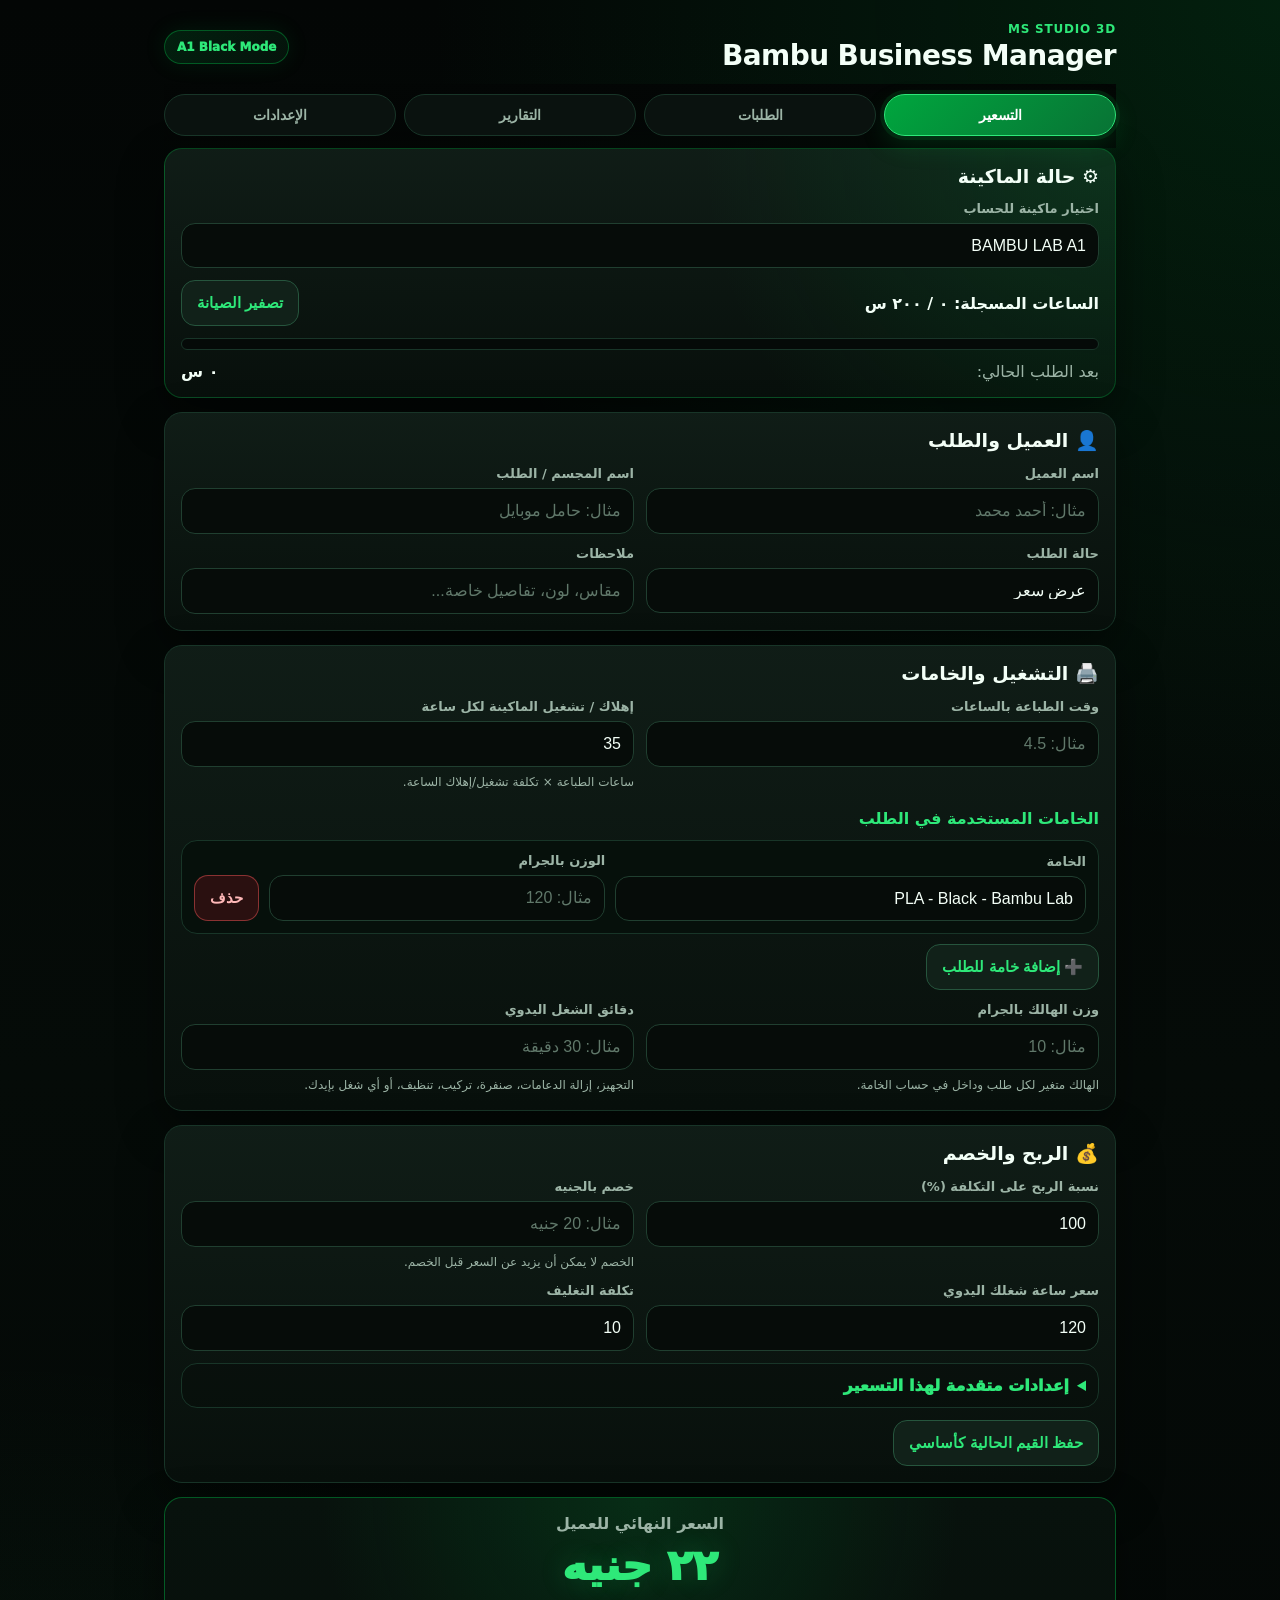
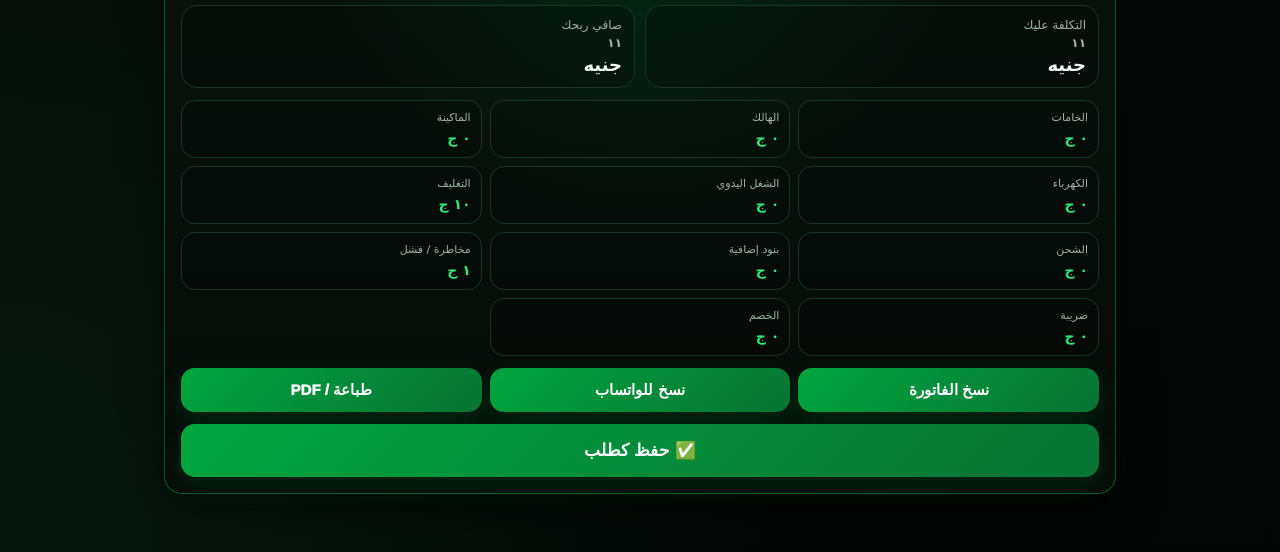
==== app/src/main/assets/index.html @ 67039342 "Update index.html" ====
<!DOCTYPE html>
<html lang="ar" dir="rtl">
<head>
    <meta charset="UTF-8">
    <meta name="viewport" content="width=device-width, initial-scale=1.0">
    <title>Bambu Business Manager</title>
    <link rel="stylesheet" href="css/app.css">
</head>

<body>
<div class="app">

    <div class="brand-bar">
        <div>
            <div class="brand-kicker">MS Studio 3D</div>
            <h1>Bambu Business Manager</h1>
        </div>
        <div class="brand-pill">A1 Black Mode</div>
    </div>

    <div class="top-tabs">
        <button class="tab-btn active" onclick="showPage('calc')">التسعير</button>
        <button class="tab-btn" onclick="showPage('orders')">الطلبات</button>
        <button class="tab-btn" onclick="showPage('reports')">التقارير</button>
        <button class="tab-btn" onclick="showPage('settings')">الإعدادات</button>
    </div>

    <section id="page-calc" class="page active">

        <div class="card soft">
            <h2>⚙️ حالة الماكينة</h2>

            <div class="machine-status">
                <div class="field">
                    <label>اختيار ماكينة للحساب</label>
                    <select id="machineSelect" onchange="onMachineChanged()"></select>
                </div>

                <div class="status-line">
                    <strong id="machineHoursText">الساعات المسجلة: 0 / 200 س</strong>
                    <button class="secondary" onclick="resetSelectedMachineHours()">تصفير الصيانة</button>
                </div>

                <div class="progress"><span id="maintenanceProgress"></span></div>

                <div class="status-line">
                    <span>بعد الطلب الحالي:</span>
                    <strong id="afterOrderHours">0.0 س</strong>
                </div>
            </div>
        </div>

        <div class="card">
            <h2>👤 العميل والطلب</h2>

            <div class="grid">
                <div class="field">
                    <label>اسم العميل</label>
                    <input id="clientName" type="text" placeholder="مثال: أحمد محمد" oninput="calculate()">
                </div>

                <div class="field">
                    <label>اسم المجسم / الطلب</label>
                    <input id="modelName" type="text" placeholder="مثال: حامل موبايل" oninput="calculate()">
                </div>

                <div class="field">
                    <label>حالة الطلب</label>
                    <select id="orderStatus" onchange="calculate()">
                        <option value="عرض سعر">عرض سعر</option>
                        <option value="مؤكد">مؤكد</option>
                        <option value="قيد الطباعة">قيد الطباعة</option>
                        <option value="جاهز">جاهز</option>
                        <option value="تم التسليم">تم التسليم</option>
                        <option value="ملغي">ملغي</option>
                    </select>
                </div>

                <div class="field">
                    <label>ملاحظات</label>
                    <input id="orderNotes" type="text" placeholder="مقاس، لون، تفاصيل خاصة..." oninput="calculate()">
                </div>
            </div>
        </div>

        <div class="card">
            <h2>🖨️ التشغيل والخامات</h2>

            <div class="grid">
                <div class="field">
                    <label>وقت الطباعة بالساعات</label>
                    <input id="printHours" type="text" inputmode="decimal" placeholder="مثال: 4.5" oninput="calculate()">
                </div>

                <div class="field">
                    <label>إهلاك / تشغيل الماكينة لكل ساعة</label>
                    <input id="machineRate" type="text" inputmode="decimal" placeholder="مثال: 35 جنيه" oninput="calculate()">
                    <div class="muted">ساعات الطباعة × تكلفة تشغيل/إهلاك الساعة.</div>
                </div>
            </div>

            <div style="height:12px"></div>

            <h3>الخامات المستخدمة في الطلب</h3>
            <div id="orderMaterials"></div>

            <button id="addOrderMaterialBtn" class="secondary" onclick="addOrderMaterialRow()">➕ إضافة خامة للطلب</button>

            <div style="height:12px"></div>

            <div class="grid">
                <div class="field">
                    <label>وزن الهالك بالجرام</label>
                    <input id="wasteWeight" type="text" inputmode="decimal" placeholder="مثال: 10" oninput="calculate()">
                    <div class="muted">الهالك متغير لكل طلب وداخل في حساب الخامة.</div>
                </div>

                <div class="field">
                    <label>دقائق الشغل اليدوي</label>
                    <input id="manualMinutes" type="text" inputmode="decimal" placeholder="مثال: 30 دقيقة" oninput="calculate()">
                    <div class="muted">التجهيز، إزالة الدعامات، صنفرة، تركيب، تنظيف، أو أي شغل بإيدك.</div>
                </div>
            </div>
        </div>

        <div class="card">
            <h2>💰 الربح والخصم</h2>

            <div class="grid">
                <div class="field">
                    <label>نسبة الربح على التكلفة (%)</label>
                    <input id="profitPercent" type="text" inputmode="decimal" placeholder="مثال: 100" oninput="calculate()">
                </div>

                <div class="field">
                    <label>خصم بالجنيه</label>
                    <input id="discount" type="text" inputmode="decimal" placeholder="مثال: 20 جنيه" oninput="calculate()">
                    <div class="muted">الخصم لا يمكن أن يزيد عن السعر قبل الخصم.</div>
                </div>

                <div class="field">
                    <label>سعر ساعة شغلك اليدوي</label>
                    <input id="manualRate" type="text" inputmode="decimal" placeholder="مثال: 120 جنيه" oninput="calculate()">
                </div>

                <div class="field">
                    <label>تكلفة التغليف</label>
                    <input id="packagingCost" type="text" inputmode="decimal" placeholder="مثال: 10 جنيه" oninput="calculate()">
                </div>
            </div>

            <div style="height:12px"></div>

            <details class="advanced-box">
                <summary>إعدادات متقدمة لهذا التسعير</summary>

                <div class="grid" style="margin-top:12px">
                    <div class="field">
                        <label>تكلفة الكهرباء لكل ساعة</label>
                        <input id="electricityCostPerHour" type="text" inputmode="decimal" placeholder="مثال: 3" oninput="calculate()">
                    </div>

                    <div class="field">
                        <label>نسبة الفشل / المخاطرة (%)</label>
                        <input id="failurePercent" type="text" inputmode="decimal" placeholder="مثال: 10" oninput="calculate()">
                    </div>

                    <div class="field">
                        <label>تكلفة الشحن</label>
                        <input id="shippingCost" type="text" inputmode="decimal" placeholder="مثال: 0" oninput="calculate()">
                    </div>

                    <div class="field">
                        <label>الضريبة (%)</label>
                        <input id="taxPercent" type="text" inputmode="decimal" placeholder="مثال: 0" oninput="calculate()">
                    </div>

                    <div class="field">
                        <label>الحد الأدنى للطلب</label>
                        <input id="minimumOrderPrice" type="text" inputmode="decimal" placeholder="مثال: 50" oninput="calculate()">
                    </div>

                    <div class="field">
                        <label>تقريب السعر لأقرب</label>
                        <input id="roundingStep" type="text" inputmode="decimal" placeholder="5" oninput="calculate()">
                    </div>
                </div>
            </details>

            <div style="height:12px"></div>
            <button class="secondary" onclick="saveGeneralFromCalculator()">حفظ القيم الحالية كأساسي</button>
        </div>

        <div class="result-card">
            <div class="result-title">السعر النهائي للعميل</div>
            <div class="final-price"><span id="finalPrice">0</span> جنيه</div>

            <div class="result-mini">
                <div>
                    <span>التكلفة عليك</span>
                    <strong><span id="totalCost">0</span> جنيه</strong>
                </div>

                <div>
                    <span>صافي ربحك</span>
                    <strong><span id="netProfit">0</span> جنيه</strong>
                </div>
            </div>

            <div class="breakdown" id="priceBreakdown"></div>

            <div class="btn-row">
                <button onclick="copyInvoice()">نسخ الفاتورة</button>
                <button onclick="sendWhatsApp()">نسخ للواتساب</button>
                <button onclick="printInvoice()">طباعة / PDF</button>
            </div>

            <button class="confirm-btn" onclick="confirmSale()">✅ حفظ كطلب</button>
        </div>
    </section>

    <section id="page-orders" class="page">
        <h1>الطلبات</h1>

        <div class="stats">
            <div class="stat">
                <small>إجمالي الطلبات</small>
                <strong id="statOrdersCount">0</strong>
            </div>

            <div class="stat">
                <small>إجمالي المبيعات</small>
                <strong id="statSales">0 جنيه</strong>
            </div>

            <div class="stat">
                <small>إجمالي الأرباح</small>
                <strong id="statProfit">0 جنيه</strong>
            </div>

            <div class="stat">
                <small>ساعات العمل</small>
                <strong id="statHours">0 س</strong>
            </div>
        </div>

        <div class="card" style="margin-top:14px">
            <h2>فلترة الطلبات</h2>

            <div class="grid">
                <div class="field">
                    <label>بحث</label>
                    <input id="ordersSearch" type="text" placeholder="اسم عميل أو مجسم..." oninput="loadSales()">
                </div>

                <div class="field">
                    <label>الحالة</label>
                    <select id="ordersStatusFilter" onchange="loadSales()">
                        <option value="">كل الحالات</option>
                        <option value="عرض سعر">عرض سعر</option>
                        <option value="مؤكد">مؤكد</option>
                        <option value="قيد الطباعة">قيد الطباعة</option>
                        <option value="جاهز">جاهز</option>
                        <option value="تم التسليم">تم التسليم</option>
                        <option value="ملغي">ملغي</option>
                    </select>
                </div>
            </div>
        </div>

        <div class="card">
            <h2>سجل الطلبات</h2>

            <div class="btn-row" style="margin-bottom:12px">
                <button class="secondary" onclick="loadSales()">تحديث</button>
                <button class="secondary" onclick="exportCSV()">تصدير CSV / Excel</button>
                <button class="danger" onclick="clearSales()">مسح كل الطلبات</button>
            </div>

            <div id="salesList" class="sales-list">
                <div class="empty-note">لا توجد طلبات مسجلة.</div>
            </div>
        </div>
    </section>

    <section id="page-reports" class="page">
        <h1>التقارير</h1>

        <div class="stats">
            <div class="stat">
                <small>استهلاك الخامات</small>
                <strong id="statWeight">0 كجم</strong>
            </div>

            <div class="stat">
                <small>متوسط ربح / طلب</small>
                <strong id="statAvgProfit">0 جنيه</strong>
            </div>

            <div class="stat">
                <small>متوسط ربح / ساعة</small>
                <strong id="statProfitPerHour">0 جنيه</strong>
            </div>

            <div class="stat">
                <small>أفضل حالة</small>
                <strong id="statTopStatus">-</strong>
            </div>
        </div>

        <div class="card" style="margin-top:14px">
            <h2>ملخص سريع</h2>
            <div id="reportsSummary" class="report-list">
                <div class="empty-note">لا توجد بيانات كافية للتقارير.</div>
            </div>
        </div>

        <div class="card">
            <h2>استهلاك الخامات</h2>
            <div id="materialsReport" class="report-list">
                <div class="empty-note">لا توجد بيانات.</div>
            </div>
        </div>
    </section>

    <section id="page-settings" class="page">
        <h1>الإعدادات</h1>

        <div class="card">
            <h2>إعدادات التسعير الأساسية</h2>

            <div class="grid-3">
                <div class="field">
                    <label>نسبة الربح الافتراضية (%)</label>
                    <input id="setProfitPercent" type="text" inputmode="decimal" placeholder="مثال: 100">
                </div>

                <div class="field">
                    <label>سعر ساعة الشغل اليدوي</label>
                    <input id="setManualRate" type="text" inputmode="decimal" placeholder="مثال: 120">
                </div>

                <div class="field">
                    <label>تكلفة التغليف</label>
                    <input id="setPackagingCost" type="text" inputmode="decimal" placeholder="مثال: 10">
                </div>

                <div class="field">
                    <label>تكلفة الكهرباء لكل ساعة</label>
                    <input id="setElectricityCostPerHour" type="text" inputmode="decimal" placeholder="مثال: 3">
                </div>

                <div class="field">
                    <label>نسبة الفشل / المخاطرة (%)</label>
                    <input id="setFailurePercent" type="text" inputmode="decimal" placeholder="مثال: 10">
                </div>

                <div class="field">
                    <label>تكلفة الشحن الافتراضية</label>
                    <input id="setShippingCost" type="text" inputmode="decimal" placeholder="مثال: 0">
                </div>

                <div class="field">
                    <label>الضريبة (%)</label>
                    <input id="setTaxPercent" type="text" inputmode="decimal" placeholder="مثال: 0">
                </div>

                <div class="field">
                    <label>الحد الأدنى للطلب</label>
                    <input id="setMinimumOrderPrice" type="text" inputmode="decimal" placeholder="مثال: 50">
                </div>

                <div class="field">
                    <label>تقريب السعر لأقرب</label>
                    <input id="setRoundingStep" type="text" inputmode="decimal" placeholder="5">
                </div>
            </div>

            <div style="height:12px"></div>
            <button onclick="saveGeneralSettings()">حفظ إعدادات التسعير</button>
        </div>

        <div class="card">
            <h2>إدارة الماكينات</h2>

            <div class="hint-box" id="printerEditHint" style="display:none">
                وضع تعديل ماكينة شغال. عدّل البيانات واضغط حفظ تعديل الماكينة أو إلغاء التعديل.
            </div>

            <div class="grid">
                <div class="field">
                    <label>اسم الماكينة</label>
                    <input id="printerName" type="text" placeholder="مثال: BAMBU LAB A1">
                </div>

                <div class="field">
                    <label>سعر ساعة التشغيل / الإهلاك</label>
                    <input id="printerRate" type="text" inputmode="decimal" placeholder="مثال: 35 جنيه">
                </div>

                <div class="field">
                    <label>حد الصيانة بالساعات</label>
                    <input id="printerMaintenanceLimit" type="text" inputmode="decimal" placeholder="مثال: 200">
                </div>

                <div class="field">
                    <label>الساعات الحالية</label>
                    <input id="printerCurrentHours" type="text" inputmode="decimal" placeholder="0">
                </div>
            </div>

            <div style="height:12px"></div>

            <div class="btn-row">
                <button id="printerSaveBtn" onclick="savePrinter()">إضافة ماكينة</button>
                <button id="printerCancelBtn" class="secondary" onclick="cancelPrinterEdit()" style="display:none">إلغاء التعديل</button>
            </div>

            <div style="height:12px"></div>
            <div id="printersList"></div>
        </div>

        <div class="card">
            <h2>إدارة الخامات</h2>

            <div class="hint-box" id="materialEditHint" style="display:none">
                وضع تعديل خامة شغال. عدّل البيانات واضغط حفظ تعديل الخامة أو إلغاء التعديل.
            </div>

            <div class="grid">
                <div class="field">
                    <label>اسم / نوع الخامة</label>
                    <input id="matName" type="text" placeholder="مثال: PLA">
                </div>

                <div class="field">
                    <label>اللون</label>
                    <input id="matColor" type="text" placeholder="مثال: أسود">
                </div>

                <div class="field">
                    <label>الشركة</label>
                    <input id="matBrand" type="text" placeholder="مثال: Bambu Lab">
                </div>

                <div class="field">
                    <label>السعر لكل كجم / 1000 جرام</label>
                    <input id="matKgPrice" type="text" inputmode="decimal" placeholder="مثال: 1000 جنيه">
                </div>
            </div>

            <div style="height:12px"></div>

            <div class="btn-row">
                <button id="materialSaveBtn" onclick="saveMaterial()">إضافة خامة</button>
                <button id="materialCancelBtn" class="secondary" onclick="cancelMaterialEdit()" style="display:none">إلغاء التعديل</button>
            </div>

            <div style="height:12px"></div>
            <div id="materialsList"></div>
        </div>
    </section>
</div>

<div id="invoicePrintArea"></div>
<div id="toast" class="toast"></div>

<script src="js/app.js"></script>
</body>
</html>
---- app/src/main/assets/css/app.css ----
:root {
    --bg: #030605;
    --bg-2: #07100c;

    --card: #0b1410;
    --card-soft: #101d17;

    --border: #183528;
    --border-2: #214433;
    --border-strong: #00a63e;

    --green: #00a63e;
    --green-2: #2ee879;
    --green-3: #7dffad;
    --green-dark: #087335;
    --green-soft: rgba(0, 166, 62, 0.14);
    --green-glow: rgba(46, 232, 121, 0.20);

    --text: #f3fff7;
    --text-soft: #d8f5e2;
    --muted: #9cb4a6;

    --danger: #ff5b5b;
    --danger-bg: #2a1010;

    --warning: #ffd166;

    --shadow: 0 18px 46px rgba(0, 0, 0, 0.42);
    --radius: 18px;
}

* {
    box-sizing: border-box;
    -webkit-tap-highlight-color: transparent;
}

html {
    background: var(--bg);
}

body {
    margin: 0;
    min-height: 100vh;
    font-family: system-ui, -apple-system, BlinkMacSystemFont, "Segoe UI", Tahoma, Arial, sans-serif;
    color: var(--text);
    background:
        radial-gradient(circle at top right, rgba(0, 166, 62, 0.16), transparent 34%),
        radial-gradient(circle at bottom left, rgba(46, 232, 121, 0.08), transparent 32%),
        linear-gradient(180deg, #030605 0%, #050b08 50%, #030605 100%);
}

.app {
    width: 100%;
    max-width: 980px;
    margin: 0 auto;
    padding: 14px;
    padding-bottom: 44px;
}

.brand-bar {
    display: flex;
    align-items: center;
    justify-content: space-between;
    gap: 12px;
    margin: 8px 0 12px;
}

.brand-bar h1 {
    margin: 4px 0 0;
    font-size: 28px;
    line-height: 1.15;
    letter-spacing: -0.6px;
}

.brand-kicker {
    color: var(--green-2);
    font-size: 12px;
    font-weight: 900;
    letter-spacing: 0.8px;
    text-transform: uppercase;
}

.brand-pill {
    border: 1px solid rgba(0, 166, 62, 0.45);
    background: linear-gradient(135deg, rgba(0, 166, 62, 0.16), rgba(46, 232, 121, 0.06));
    color: var(--green-2);
    border-radius: 999px;
    padding: 9px 12px;
    font-size: 12px;
    font-weight: 1000;
    white-space: nowrap;
    box-shadow: 0 0 22px rgba(0, 166, 62, 0.12);
}

h1 {
    margin: 18px 0 14px;
    font-size: 28px;
    line-height: 1.2;
    letter-spacing: -0.5px;
}

h2 {
    margin: 0 0 14px;
    font-size: 19px;
    color: var(--text);
}

h3 {
    margin: 6px 0 12px;
    font-size: 16px;
    color: var(--green-2);
}

.top-tabs {
    position: sticky;
    top: 0;
    z-index: 30;
    display: grid;
    grid-template-columns: repeat(4, 1fr);
    gap: 8px;
    padding: 10px 0 12px;
    background: linear-gradient(to bottom, rgba(3, 6, 5, 0.98), rgba(3, 6, 5, 0.78));
    backdrop-filter: blur(12px);
}

.tab-btn {
    border: 1px solid var(--border);
    background: rgba(11, 20, 16, 0.94);
    color: var(--muted);
    border-radius: 999px;
    padding: 12px 10px;
    font-size: 14px;
    font-weight: 900;
    cursor: pointer;
    box-shadow: none;
}

.tab-btn.active {
    background: linear-gradient(135deg, var(--green), var(--green-dark));
    color: white;
    border-color: var(--green-2);
    box-shadow:
        0 0 0 4px var(--green-soft),
        0 10px 24px rgba(0, 166, 62, 0.18);
}

.page {
    display: none;
}

.page.active {
    display: block;
}

.card,
.result-card,
.stat {
    border: 1px solid var(--border);
    background:
        linear-gradient(180deg, rgba(16, 29, 23, 0.98), rgba(8, 16, 12, 0.98));
    border-radius: var(--radius);
    padding: 16px;
    margin-bottom: 14px;
    box-shadow: var(--shadow);
}

.card.soft {
    background:
        radial-gradient(circle at top right, rgba(0, 166, 62, 0.17), transparent 42%),
        linear-gradient(180deg, rgba(16, 29, 23, 0.98), rgba(8, 16, 12, 0.98));
    border-color: rgba(0, 166, 62, 0.34);
}

.grid,
.grid-3 {
    display: grid;
    grid-template-columns: 1fr;
    gap: 12px;
}

.field label {
    display: block;
    color: var(--muted);
    margin-bottom: 7px;
    font-size: 13px;
    font-weight: 900;
}

input,
select,
textarea {
    width: 100%;
    border: 1px solid #203f30;
    background: #060c09;
    color: var(--text);
    border-radius: 14px;
    padding: 13px 12px;
    outline: none;
    font-size: 16px;
}

input::placeholder,
textarea::placeholder {
    color: #60786a;
}

input:focus,
select:focus,
textarea:focus {
    border-color: var(--green);
    box-shadow: 0 0 0 4px var(--green-soft);
}

select {
    appearance: none;
}

button {
    border: 0;
    background: linear-gradient(135deg, var(--green), var(--green-dark));
    color: white;
    border-radius: 14px;
    padding: 13px 15px;
    font-size: 15px;
    font-weight: 950;
    cursor: pointer;
    box-shadow: 0 10px 24px rgba(0, 166, 62, 0.17);
}

button:active {
    transform: translateY(1px);
}

button.secondary {
    background: #112119;
    color: var(--green-2);
    border: 1px solid #26553d;
    box-shadow: none;
}

button.danger {
    background: var(--danger-bg);
    color: #ffb8b8;
    border: 1px solid rgba(255, 91, 91, 0.45);
    box-shadow: none;
}

.confirm-btn {
    width: 100%;
    margin-top: 12px;
    font-size: 17px;
    padding: 16px;
}

.btn-row {
    display: flex;
    gap: 8px;
    flex-wrap: wrap;
}

.btn-row button {
    flex: 1 1 140px;
}

.muted {
    color: var(--muted);
    font-size: 12px;
    line-height: 1.5;
    margin-top: 6px;
}

.hint-box {
    border: 1px solid rgba(0, 166, 62, 0.42);
    background: rgba(0, 166, 62, 0.10);
    color: #d9ffe7;
    border-radius: 14px;
    padding: 12px;
    margin-bottom: 12px;
    font-size: 13px;
    line-height: 1.7;
}

.machine-status {
    display: grid;
    gap: 12px;
}

.status-line {
    display: flex;
    justify-content: space-between;
    align-items: center;
    gap: 10px;
    color: var(--muted);
}

.status-line strong {
    color: var(--text);
}

.progress {
    height: 12px;
    border-radius: 999px;
    background: #050a08;
    overflow: hidden;
    border: 1px solid var(--border);
}

.progress span {
    display: block;
    width: 0;
    height: 100%;
    background: linear-gradient(90deg, var(--green), var(--green-2));
    border-radius: 999px;
    transition: width 0.2s ease;
    box-shadow: 0 0 18px var(--green-glow);
}

.result-card {
    border-color: rgba(0, 166, 62, 0.50);
    background:
        radial-gradient(circle at top, rgba(0, 166, 62, 0.18), transparent 42%),
        linear-gradient(180deg, #08120d, #050b08);
}

.result-title {
    color: var(--muted);
    font-weight: 900;
    text-align: center;
}

.final-price {
    text-align: center;
    font-size: 42px;
    line-height: 1.1;
    font-weight: 1000;
    margin: 10px 0 16px;
    color: var(--green-2);
    text-shadow: 0 0 28px rgba(46, 232, 121, 0.22);
}

.result-mini {
    display: grid;
    grid-template-columns: 1fr 1fr;
    gap: 10px;
    margin-bottom: 12px;
}

.result-mini div {
    border: 1px solid var(--border);
    background: rgba(0, 0, 0, 0.24);
    border-radius: 16px;
    padding: 12px;
}

.result-mini span {
    display: block;
    color: var(--muted);
    font-size: 12px;
    margin-bottom: 4px;
}

.result-mini strong {
    font-size: 18px;
}

.breakdown {
    display: grid;
    grid-template-columns: repeat(2, 1fr);
    gap: 8px;
    margin: 12px 0;
}

.breakdown div {
    border: 1px solid var(--border);
    background: rgba(0, 0, 0, 0.22);
    border-radius: 14px;
    padding: 10px;
}

.breakdown span {
    display: block;
    color: var(--muted);
    font-size: 11px;
    margin-bottom: 4px;
}

.breakdown strong {
    color: var(--green-2);
    font-size: 14px;
}

.stats {
    display: grid;
    grid-template-columns: repeat(2, 1fr);
    gap: 12px;
}

.stat {
    margin: 0;
    padding: 14px;
}

.stat small {
    display: block;
    color: var(--muted);
    margin-bottom: 6px;
}

.stat strong {
    color: var(--green-2);
    font-size: 18px;
}

.sales-list,
.report-list,
.extras-list {
    display: grid;
    gap: 10px;
}

.empty-note {
    color: var(--muted);
    text-align: center;
    padding: 18px;
    border: 1px dashed var(--border);
    border-radius: 16px;
    background: rgba(0, 0, 0, 0.12);
}

.item-card {
    border: 1px solid var(--border);
    background: #06100b;
    border-radius: 16px;
    padding: 13px;
}

.item-head {
    display: flex;
    justify-content: space-between;
    align-items: start;
    gap: 10px;
    margin-bottom: 8px;
}

.item-title {
    font-weight: 1000;
    color: var(--text);
}

.item-sub {
    color: var(--muted);
    font-size: 12px;
    line-height: 1.55;
    margin-top: 3px;
}

.item-price {
    color: var(--green-2);
    font-weight: 1000;
    white-space: nowrap;
}

.item-actions {
    display: flex;
    gap: 8px;
    flex-wrap: wrap;
    margin-top: 10px;
}

.item-actions button {
    padding: 9px 10px;
    border-radius: 12px;
    font-size: 13px;
}

.material-row {
    border: 1px solid var(--border);
    background: #06100b;
    border-radius: 16px;
    padding: 12px;
    margin-bottom: 10px;
    display: grid;
    grid-template-columns: 1fr;
    gap: 10px;
}

.advanced-box {
    border: 1px solid var(--border);
    background: rgba(0, 0, 0, 0.18);
    border-radius: 16px;
    padding: 12px;
}

.advanced-box summary {
    cursor: pointer;
    color: var(--green-2);
    font-weight: 1000;
}

.extra-check {
    display: flex;
    align-items: center;
    gap: 10px;
    border: 1px solid var(--border);
    background: #06100b;
    border-radius: 16px;
    padding: 12px;
    cursor: pointer;
}

.extra-check input {
    width: auto;
    transform: scale(1.25);
    accent-color: var(--green);
}

.extra-check span {
    display: flex;
    flex-direction: column;
    gap: 3px;
}

.extra-check strong {
    color: var(--text);
    font-size: 14px;
}

.extra-check small {
    color: var(--green-2);
    font-weight: 900;
}

.report-row {
    display: flex;
    align-items: center;
    justify-content: space-between;
    gap: 12px;
    border: 1px solid var(--border);
    background: #06100b;
    border-radius: 16px;
    padding: 13px;
}

.report-row span {
    color: var(--muted);
    font-weight: 800;
}

.report-row strong {
    color: var(--green-2);
    text-align: left;
}

.toast {
    position: fixed;
    right: 14px;
    left: 14px;
    bottom: 18px;
    z-index: 100;
    background: #0d1c15;
    border: 1px solid var(--green);
    color: var(--text);
    border-radius: 16px;
    padding: 13px 14px;
    box-shadow: var(--shadow);
    display: none;
    text-align: center;
    font-weight: 900;
}

.toast.show {
    display: block;
}

#invoicePrintArea {
    display: none;
}

@media (min-width: 720px) {
    .grid {
        grid-template-columns: repeat(2, 1fr);
    }

    .grid-3 {
        grid-template-columns: repeat(3, 1fr);
    }

    .stats {
        grid-template-columns: repeat(4, 1fr);
    }

    .breakdown {
        grid-template-columns: repeat(3, 1fr);
    }

    .material-row {
        grid-template-columns: 1.4fr 1fr auto;
        align-items: end;
    }
}

@media (max-width: 520px) {
    .app {
        padding: 12px;
        padding-bottom: 36px;
    }

    .top-tabs {
        grid-template-columns: repeat(2, 1fr);
    }

    .brand-bar {
        align-items: flex-start;
    }

    .brand-bar h1 {
        font-size: 24px;
    }

    .brand-pill {
        font-size: 11px;
        padding: 8px 10px;
    }

    .final-price {
        font-size: 38px;
    }

    .status-line {
        align-items: flex-start;
        flex-direction: column;
    }

    .status-line button {
        width: 100%;
    }
}

@media print {
    body {
        background: white;
        color: black;
    }

    .app,
    .toast {
        display: none !important;
    }

    #invoicePrintArea {
        display: block;
        color: black;
        padding: 20px;
        direction: rtl;
        font-family: Arial, sans-serif;
    }
}
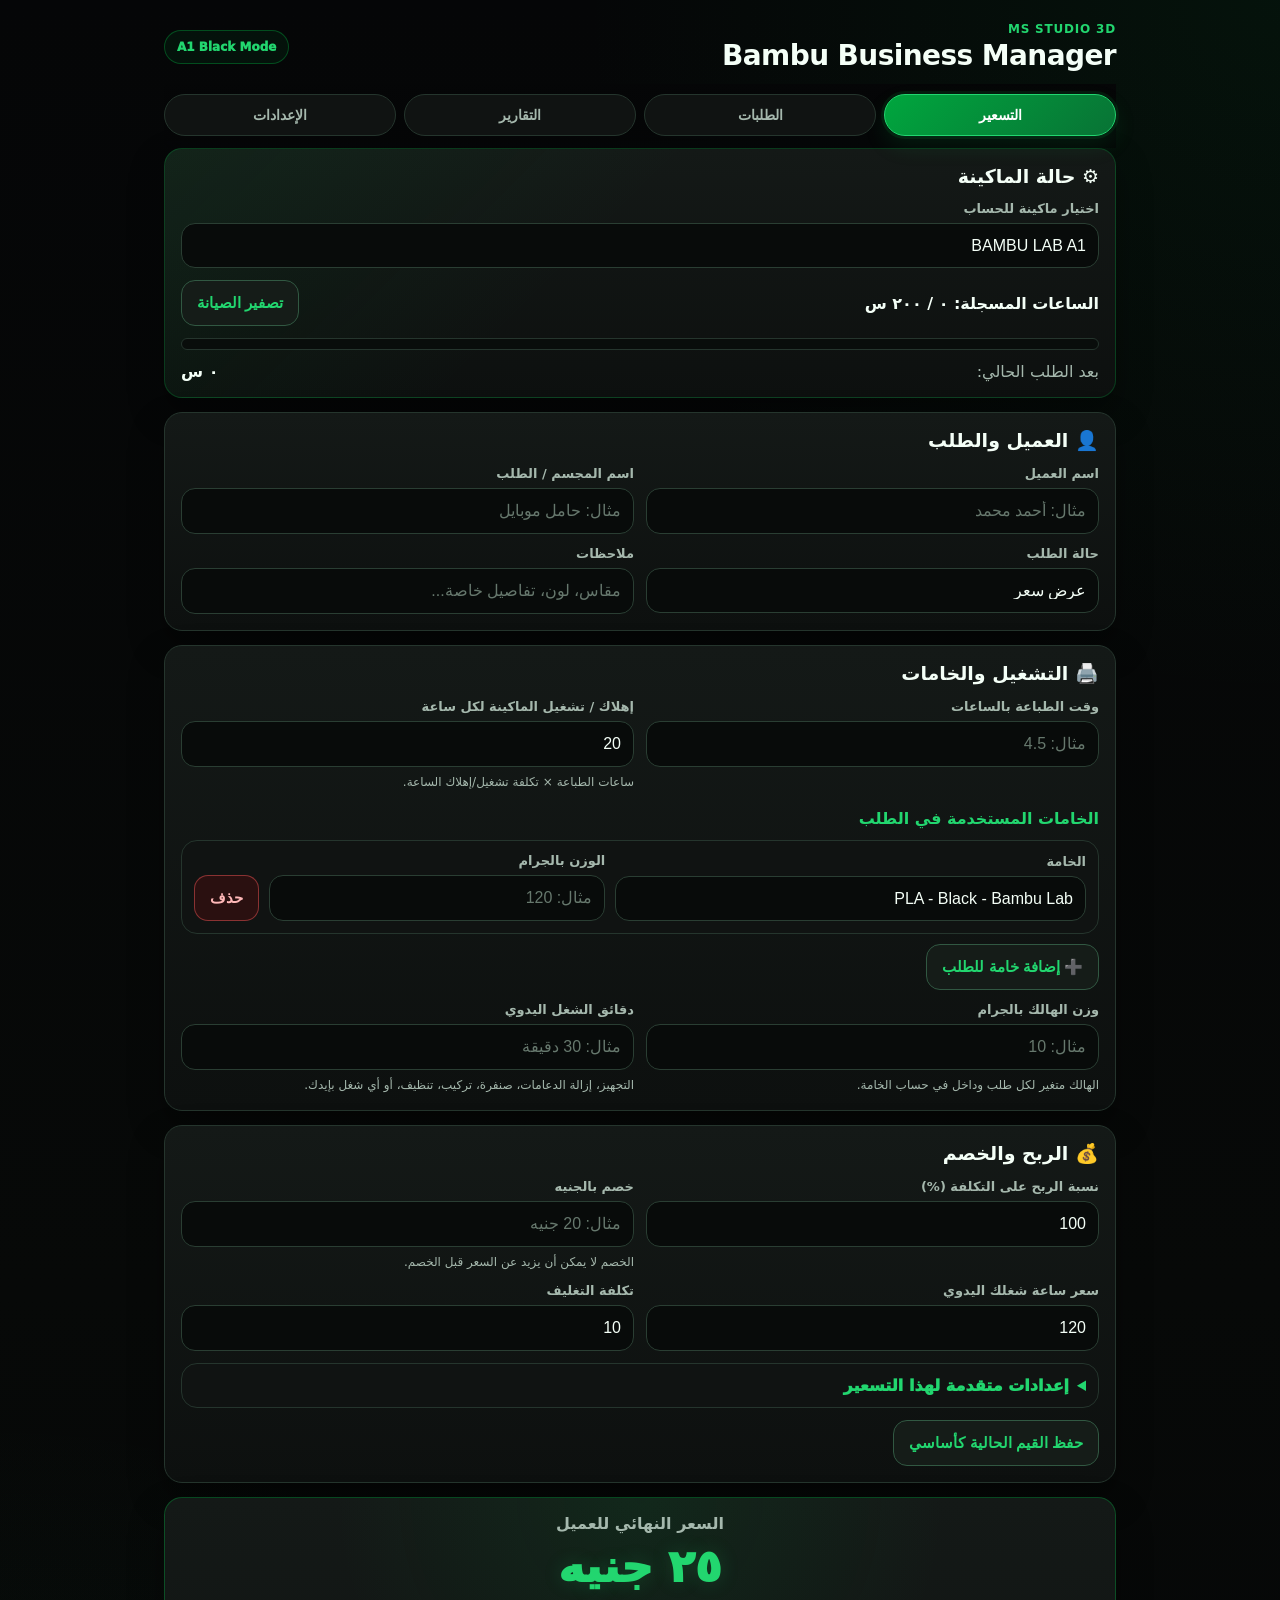
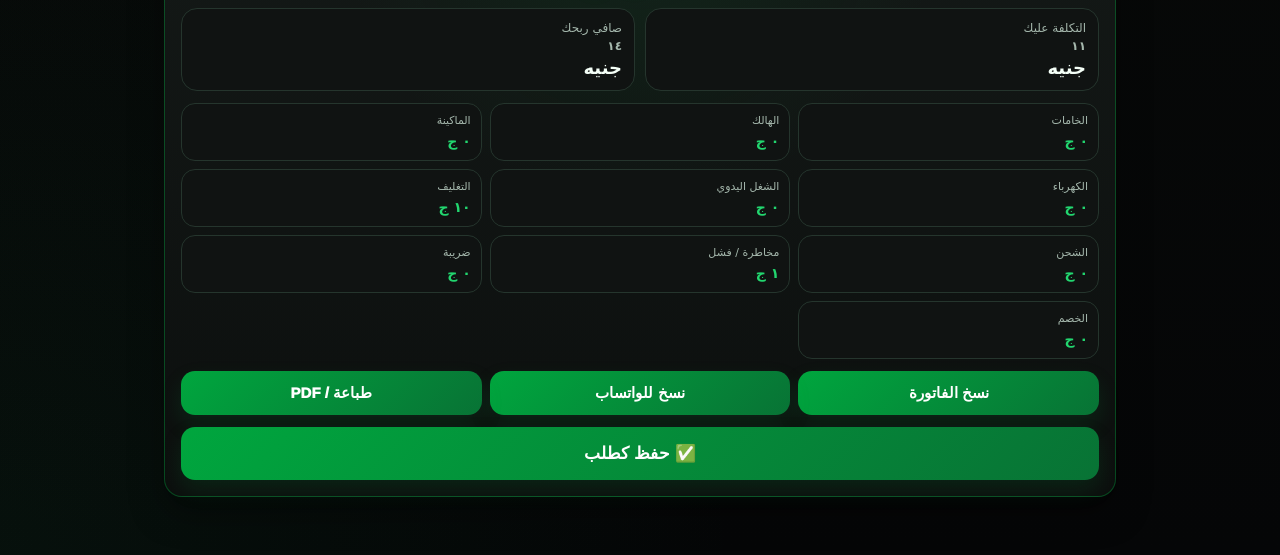
==== commit fd364cb4: "Update index.html" ====
--- a/app/src/main/assets/index.html
+++ b/app/src/main/assets/index.html
@@ -351,7 +351,7 @@
                 </div>
 
                 <div class="field">
-                    <label>نسبة الفشل / المخاطرة (%)</label>
+                    <label>المخاطر / الفشل (%)</label>
                     <input id="setFailurePercent" type="text" inputmode="decimal" placeholder="مثال: 10">
                 </div>
 
--- a/app/src/main/assets/css/app.css
+++ b/app/src/main/assets/css/app.css
@@ -1,31 +1,32 @@
 :root {
-    --bg: #030605;
-    --bg-2: #07100c;
-
-    --card: #0b1410;
-    --card-soft: #101d17;
-
-    --border: #183528;
-    --border-2: #214433;
+    --bg: #050607;
+    --bg-2: #080b0a;
+
+    --card: #101312;
+    --card-2: #141917;
+    --card-soft: #111a15;
+
+    --border: #25352d;
+    --border-2: #31483b;
     --border-strong: #00a63e;
 
     --green: #00a63e;
-    --green-2: #2ee879;
-    --green-3: #7dffad;
+    --green-2: #22d66f;
+    --green-3: #70f7a4;
     --green-dark: #087335;
-    --green-soft: rgba(0, 166, 62, 0.14);
-    --green-glow: rgba(46, 232, 121, 0.20);
-
-    --text: #f3fff7;
-    --text-soft: #d8f5e2;
-    --muted: #9cb4a6;
+    --green-soft: rgba(0, 166, 62, 0.10);
+    --green-glow: rgba(34, 214, 111, 0.18);
+
+    --text: #f4fff7;
+    --text-soft: #d9f2e1;
+    --muted: #a5b8ad;
 
     --danger: #ff5b5b;
     --danger-bg: #2a1010;
 
     --warning: #ffd166;
 
-    --shadow: 0 18px 46px rgba(0, 0, 0, 0.42);
+    --shadow: 0 16px 34px rgba(0, 0, 0, 0.34);
     --radius: 18px;
 }
 
@@ -44,9 +45,9 @@
     font-family: system-ui, -apple-system, BlinkMacSystemFont, "Segoe UI", Tahoma, Arial, sans-serif;
     color: var(--text);
     background:
-        radial-gradient(circle at top right, rgba(0, 166, 62, 0.16), transparent 34%),
-        radial-gradient(circle at bottom left, rgba(46, 232, 121, 0.08), transparent 32%),
-        linear-gradient(180deg, #030605 0%, #050b08 50%, #030605 100%);
+        radial-gradient(circle at top right, rgba(0, 166, 62, 0.08), transparent 28%),
+        radial-gradient(circle at bottom left, rgba(34, 214, 111, 0.05), transparent 30%),
+        linear-gradient(180deg, #050607 0%, #070908 60%, #050607 100%);
 }
 
 .app {
@@ -81,15 +82,14 @@
 }
 
 .brand-pill {
-    border: 1px solid rgba(0, 166, 62, 0.45);
-    background: linear-gradient(135deg, rgba(0, 166, 62, 0.16), rgba(46, 232, 121, 0.06));
+    border: 1px solid rgba(0, 166, 62, 0.40);
+    background: rgba(0, 166, 62, 0.08);
     color: var(--green-2);
     border-radius: 999px;
     padding: 9px 12px;
     font-size: 12px;
     font-weight: 1000;
     white-space: nowrap;
-    box-shadow: 0 0 22px rgba(0, 166, 62, 0.12);
 }
 
 h1 {
@@ -119,13 +119,13 @@
     grid-template-columns: repeat(4, 1fr);
     gap: 8px;
     padding: 10px 0 12px;
-    background: linear-gradient(to bottom, rgba(3, 6, 5, 0.98), rgba(3, 6, 5, 0.78));
+    background: linear-gradient(to bottom, rgba(5, 6, 7, 0.98), rgba(5, 6, 7, 0.82));
     backdrop-filter: blur(12px);
 }
 
 .tab-btn {
     border: 1px solid var(--border);
-    background: rgba(11, 20, 16, 0.94);
+    background: #101312;
     color: var(--muted);
     border-radius: 999px;
     padding: 12px 10px;
@@ -140,8 +140,8 @@
     color: white;
     border-color: var(--green-2);
     box-shadow:
-        0 0 0 4px var(--green-soft),
-        0 10px 24px rgba(0, 166, 62, 0.18);
+        0 0 0 3px rgba(0, 166, 62, 0.12),
+        0 10px 22px rgba(0, 166, 62, 0.14);
 }
 
 .page {
@@ -156,8 +156,7 @@
 .result-card,
 .stat {
     border: 1px solid var(--border);
-    background:
-        linear-gradient(180deg, rgba(16, 29, 23, 0.98), rgba(8, 16, 12, 0.98));
+    background: linear-gradient(180deg, #141917, #0d100f);
     border-radius: var(--radius);
     padding: 16px;
     margin-bottom: 14px;
@@ -166,9 +165,9 @@
 
 .card.soft {
     background:
-        radial-gradient(circle at top right, rgba(0, 166, 62, 0.17), transparent 42%),
-        linear-gradient(180deg, rgba(16, 29, 23, 0.98), rgba(8, 16, 12, 0.98));
-    border-color: rgba(0, 166, 62, 0.34);
+        linear-gradient(135deg, rgba(0, 166, 62, 0.08), transparent 44%),
+        linear-gradient(180deg, #141917, #0d100f);
+    border-color: rgba(0, 166, 62, 0.28);
 }
 
 .grid,
@@ -190,8 +189,8 @@
 select,
 textarea {
     width: 100%;
-    border: 1px solid #203f30;
-    background: #060c09;
+    border: 1px solid #2a3e33;
+    background: #080b0a;
     color: var(--text);
     border-radius: 14px;
     padding: 13px 12px;
@@ -201,14 +200,14 @@
 
 input::placeholder,
 textarea::placeholder {
-    color: #60786a;
+    color: #66786d;
 }
 
 input:focus,
 select:focus,
 textarea:focus {
     border-color: var(--green);
-    box-shadow: 0 0 0 4px var(--green-soft);
+    box-shadow: 0 0 0 4px rgba(0, 166, 62, 0.12);
 }
 
 select {
@@ -224,7 +223,7 @@
     font-size: 15px;
     font-weight: 950;
     cursor: pointer;
-    box-shadow: 0 10px 24px rgba(0, 166, 62, 0.17);
+    box-shadow: 0 10px 22px rgba(0, 166, 62, 0.14);
 }
 
 button:active {
@@ -232,9 +231,9 @@
 }
 
 button.secondary {
-    background: #112119;
-    color: var(--green-2);
-    border: 1px solid #26553d;
+    background: #151c18;
+    color: var(--green-2);
+    border: 1px solid #315842;
     box-shadow: none;
 }
 
@@ -270,8 +269,8 @@
 }
 
 .hint-box {
-    border: 1px solid rgba(0, 166, 62, 0.42);
-    background: rgba(0, 166, 62, 0.10);
+    border: 1px solid rgba(0, 166, 62, 0.34);
+    background: rgba(0, 166, 62, 0.08);
     color: #d9ffe7;
     border-radius: 14px;
     padding: 12px;
@@ -300,7 +299,7 @@
 .progress {
     height: 12px;
     border-radius: 999px;
-    background: #050a08;
+    background: #090d0b;
     overflow: hidden;
     border: 1px solid var(--border);
 }
@@ -312,14 +311,14 @@
     background: linear-gradient(90deg, var(--green), var(--green-2));
     border-radius: 999px;
     transition: width 0.2s ease;
-    box-shadow: 0 0 18px var(--green-glow);
+    box-shadow: 0 0 14px var(--green-glow);
 }
 
 .result-card {
-    border-color: rgba(0, 166, 62, 0.50);
+    border-color: rgba(0, 166, 62, 0.38);
     background:
-        radial-gradient(circle at top, rgba(0, 166, 62, 0.18), transparent 42%),
-        linear-gradient(180deg, #08120d, #050b08);
+        radial-gradient(circle at top, rgba(0, 166, 62, 0.10), transparent 40%),
+        linear-gradient(180deg, #141917, #0c0f0e);
 }
 
 .result-title {
@@ -330,12 +329,12 @@
 
 .final-price {
     text-align: center;
-    font-size: 42px;
+    font-size: 44px;
     line-height: 1.1;
     font-weight: 1000;
     margin: 10px 0 16px;
     color: var(--green-2);
-    text-shadow: 0 0 28px rgba(46, 232, 121, 0.22);
+    text-shadow: 0 0 20px rgba(34, 214, 111, 0.18);
 }
 
 .result-mini {
@@ -347,7 +346,7 @@
 
 .result-mini div {
     border: 1px solid var(--border);
-    background: rgba(0, 0, 0, 0.24);
+    background: #101312;
     border-radius: 16px;
     padding: 12px;
 }
@@ -372,7 +371,7 @@
 
 .breakdown div {
     border: 1px solid var(--border);
-    background: rgba(0, 0, 0, 0.22);
+    background: #101312;
     border-radius: 14px;
     padding: 10px;
 }
@@ -424,12 +423,12 @@
     padding: 18px;
     border: 1px dashed var(--border);
     border-radius: 16px;
-    background: rgba(0, 0, 0, 0.12);
+    background: #101312;
 }
 
 .item-card {
     border: 1px solid var(--border);
-    background: #06100b;
+    background: #101312;
     border-radius: 16px;
     padding: 13px;
 }
@@ -475,7 +474,7 @@
 
 .material-row {
     border: 1px solid var(--border);
-    background: #06100b;
+    background: #101312;
     border-radius: 16px;
     padding: 12px;
     margin-bottom: 10px;
@@ -486,7 +485,7 @@
 
 .advanced-box {
     border: 1px solid var(--border);
-    background: rgba(0, 0, 0, 0.18);
+    background: #101312;
     border-radius: 16px;
     padding: 12px;
 }
@@ -495,39 +494,6 @@
     cursor: pointer;
     color: var(--green-2);
     font-weight: 1000;
-}
-
-.extra-check {
-    display: flex;
-    align-items: center;
-    gap: 10px;
-    border: 1px solid var(--border);
-    background: #06100b;
-    border-radius: 16px;
-    padding: 12px;
-    cursor: pointer;
-}
-
-.extra-check input {
-    width: auto;
-    transform: scale(1.25);
-    accent-color: var(--green);
-}
-
-.extra-check span {
-    display: flex;
-    flex-direction: column;
-    gap: 3px;
-}
-
-.extra-check strong {
-    color: var(--text);
-    font-size: 14px;
-}
-
-.extra-check small {
-    color: var(--green-2);
-    font-weight: 900;
 }
 
 .report-row {
@@ -536,7 +502,7 @@
     justify-content: space-between;
     gap: 12px;
     border: 1px solid var(--border);
-    background: #06100b;
+    background: #101312;
     border-radius: 16px;
     padding: 13px;
 }
@@ -557,7 +523,7 @@
     left: 14px;
     bottom: 18px;
     z-index: 100;
-    background: #0d1c15;
+    background: #111814;
     border: 1px solid var(--green);
     color: var(--text);
     border-radius: 16px;
@@ -623,7 +589,7 @@
     }
 
     .final-price {
-        font-size: 38px;
+        font-size: 40px;
     }
 
     .status-line {
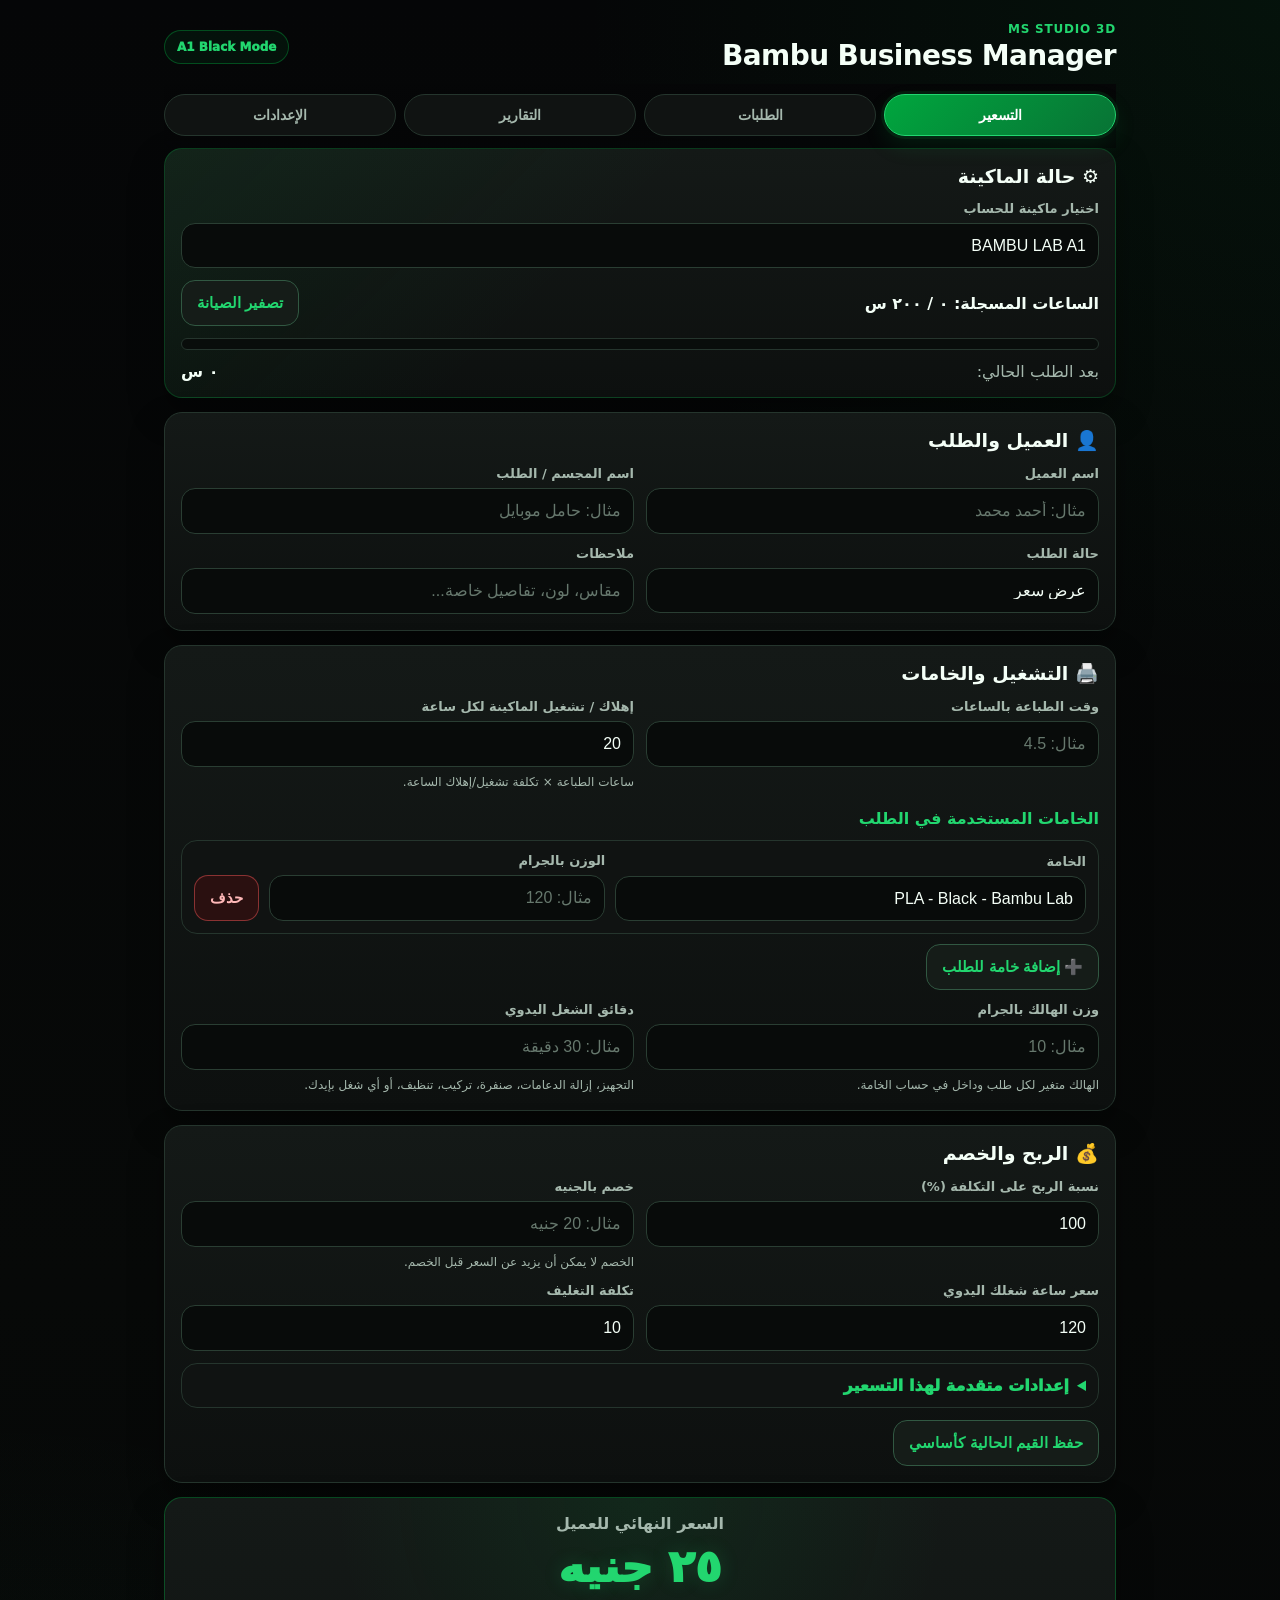
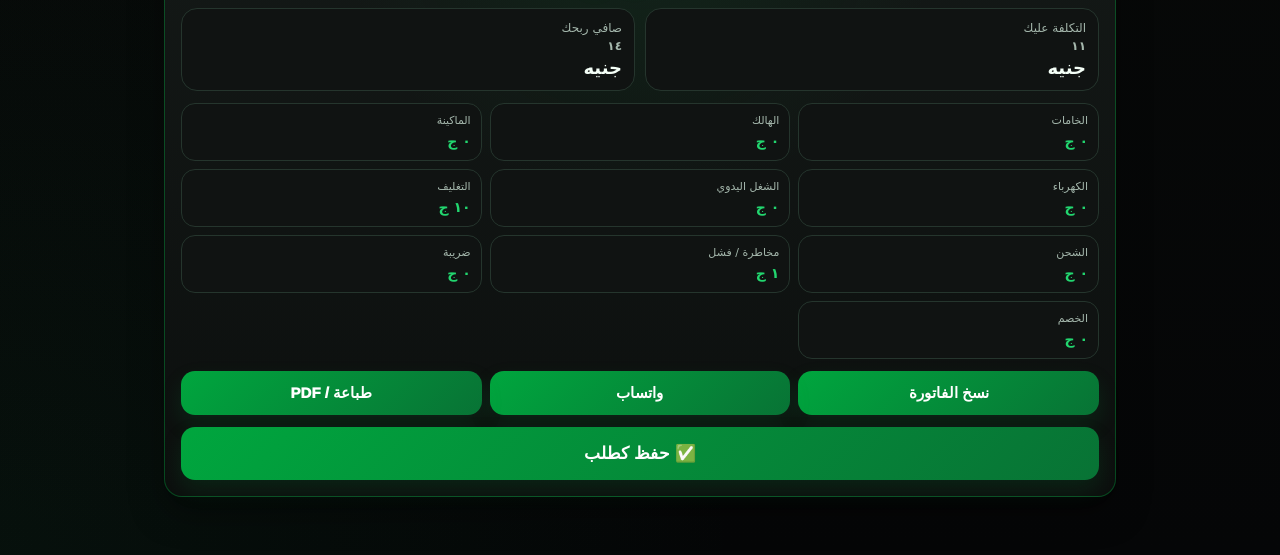
==== commit e9961bbf: "Update index.html" ====
--- a/app/src/main/assets/index.html
+++ b/app/src/main/assets/index.html
@@ -94,7 +94,7 @@
 
                 <div class="field">
                     <label>إهلاك / تشغيل الماكينة لكل ساعة</label>
-                    <input id="machineRate" type="text" inputmode="decimal" placeholder="مثال: 35 جنيه" oninput="calculate()">
+                    <input id="machineRate" type="text" inputmode="decimal" placeholder="مثال: 20 جنيه" oninput="calculate()">
                     <div class="muted">ساعات الطباعة × تكلفة تشغيل/إهلاك الساعة.</div>
                 </div>
             </div>
@@ -140,7 +140,7 @@
 
                 <div class="field">
                     <label>سعر ساعة شغلك اليدوي</label>
-                    <input id="manualRate" type="text" inputmode="decimal" placeholder="مثال: 120 جنيه" oninput="calculate()">
+                    <input id="manualRate" type="text" inputmode="decimal" placeholder="مثال: 60 جنيه" oninput="calculate()">
                 </div>
 
                 <div class="field">
@@ -161,8 +161,8 @@
                     </div>
 
                     <div class="field">
-                        <label>نسبة الفشل / المخاطرة (%)</label>
-                        <input id="failurePercent" type="text" inputmode="decimal" placeholder="مثال: 10" oninput="calculate()">
+                        <label>المخاطر / الفشل (%)</label>
+                        <input id="failurePercent" type="text" inputmode="decimal" placeholder="مثال: 5" oninput="calculate()">
                     </div>
 
                     <div class="field">
@@ -211,7 +211,7 @@
 
             <div class="btn-row">
                 <button onclick="copyInvoice()">نسخ الفاتورة</button>
-                <button onclick="sendWhatsApp()">نسخ للواتساب</button>
+                <button onclick="sendWhatsApp()">واتساب</button>
                 <button onclick="printInvoice()">طباعة / PDF</button>
             </div>
 
@@ -337,7 +337,7 @@
 
                 <div class="field">
                     <label>سعر ساعة الشغل اليدوي</label>
-                    <input id="setManualRate" type="text" inputmode="decimal" placeholder="مثال: 120">
+                    <input id="setManualRate" type="text" inputmode="decimal" placeholder="مثال: 60">
                 </div>
 
                 <div class="field">
@@ -352,7 +352,7 @@
 
                 <div class="field">
                     <label>المخاطر / الفشل (%)</label>
-                    <input id="setFailurePercent" type="text" inputmode="decimal" placeholder="مثال: 10">
+                    <input id="setFailurePercent" type="text" inputmode="decimal" placeholder="مثال: 5">
                 </div>
 
                 <div class="field">
@@ -395,7 +395,7 @@
 
                 <div class="field">
                     <label>سعر ساعة التشغيل / الإهلاك</label>
-                    <input id="printerRate" type="text" inputmode="decimal" placeholder="مثال: 35 جنيه">
+                    <input id="printerRate" type="text" inputmode="decimal" placeholder="مثال: 20 جنيه">
                 </div>
 
                 <div class="field">
@@ -445,7 +445,7 @@
 
                 <div class="field">
                     <label>السعر لكل كجم / 1000 جرام</label>
-                    <input id="matKgPrice" type="text" inputmode="decimal" placeholder="مثال: 1000 جنيه">
+                    <input id="matKgPrice" type="text" inputmode="decimal" placeholder="مثال: 800 جنيه">
                 </div>
             </div>
 
@@ -466,5 +466,6 @@
 <div id="toast" class="toast"></div>
 
 <script src="js/app.js"></script>
+<script src="js/fixes.js"></script>
 </body>
 </html>
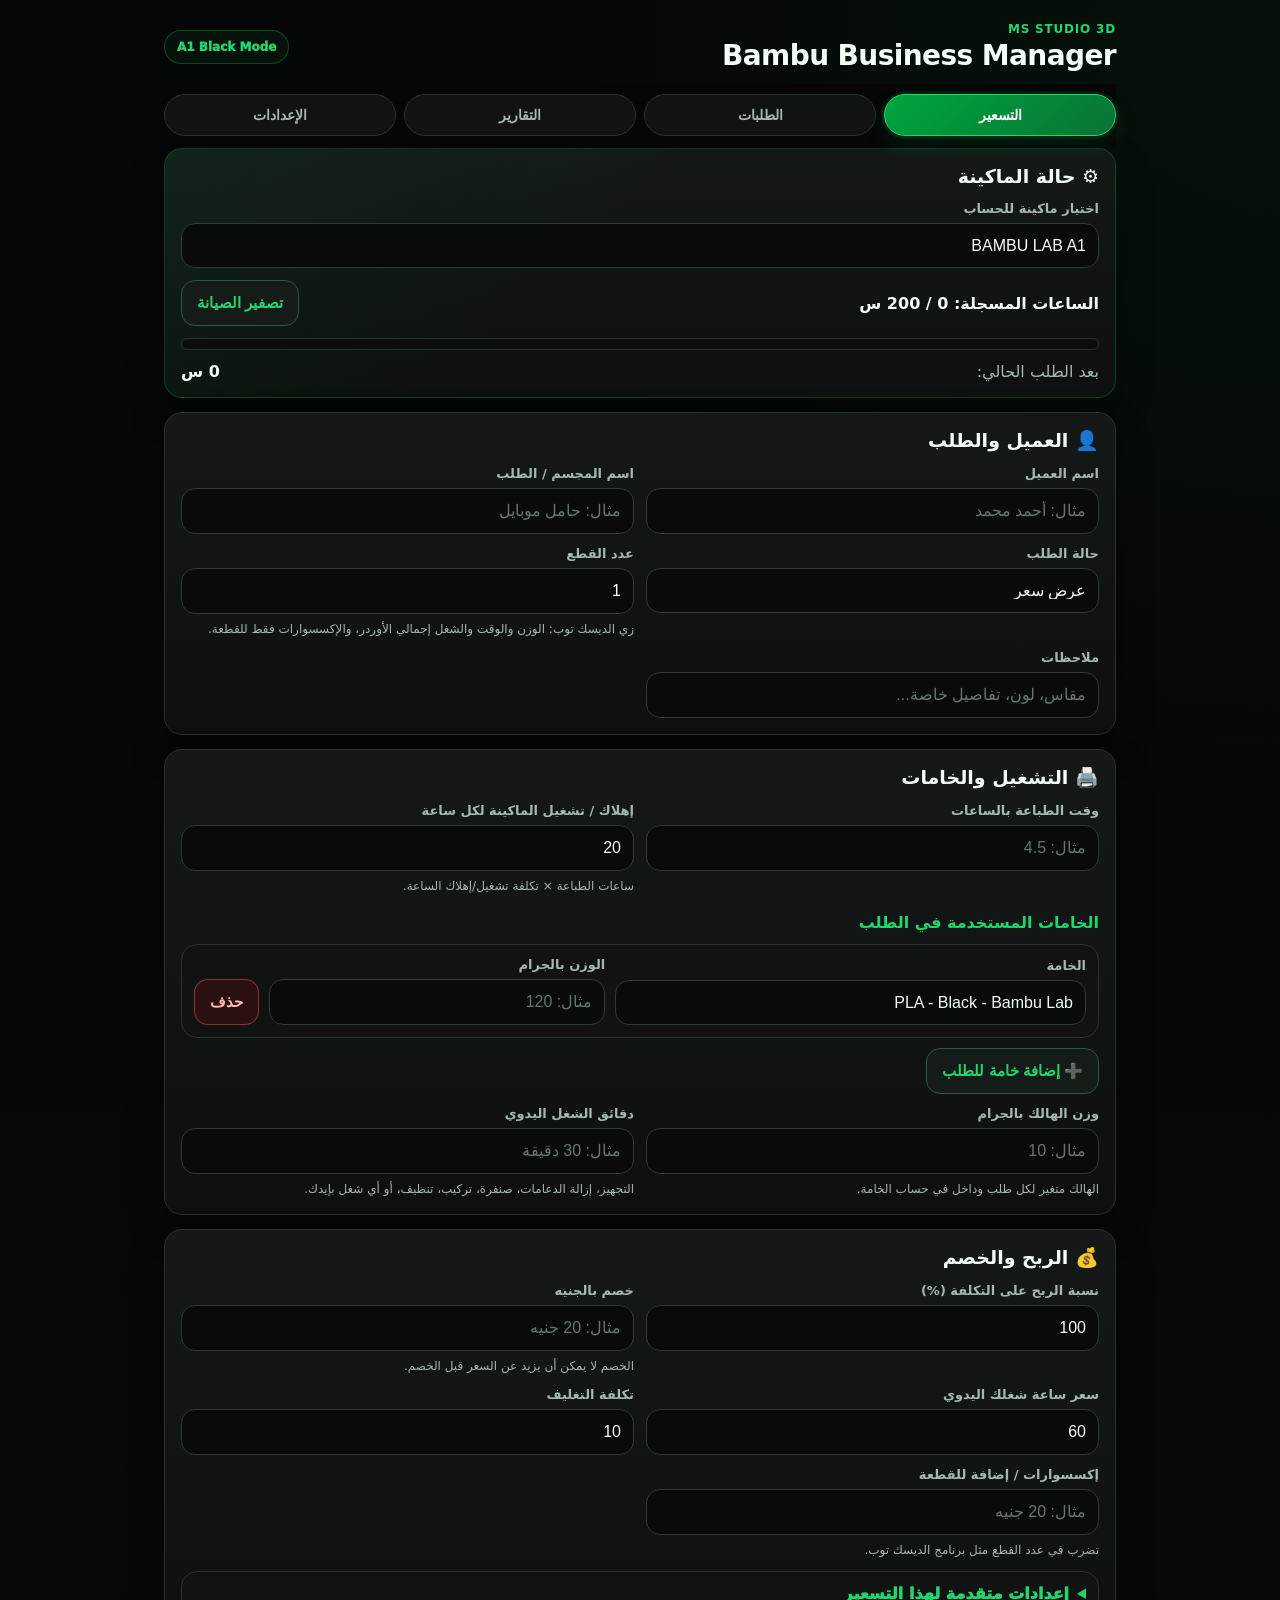
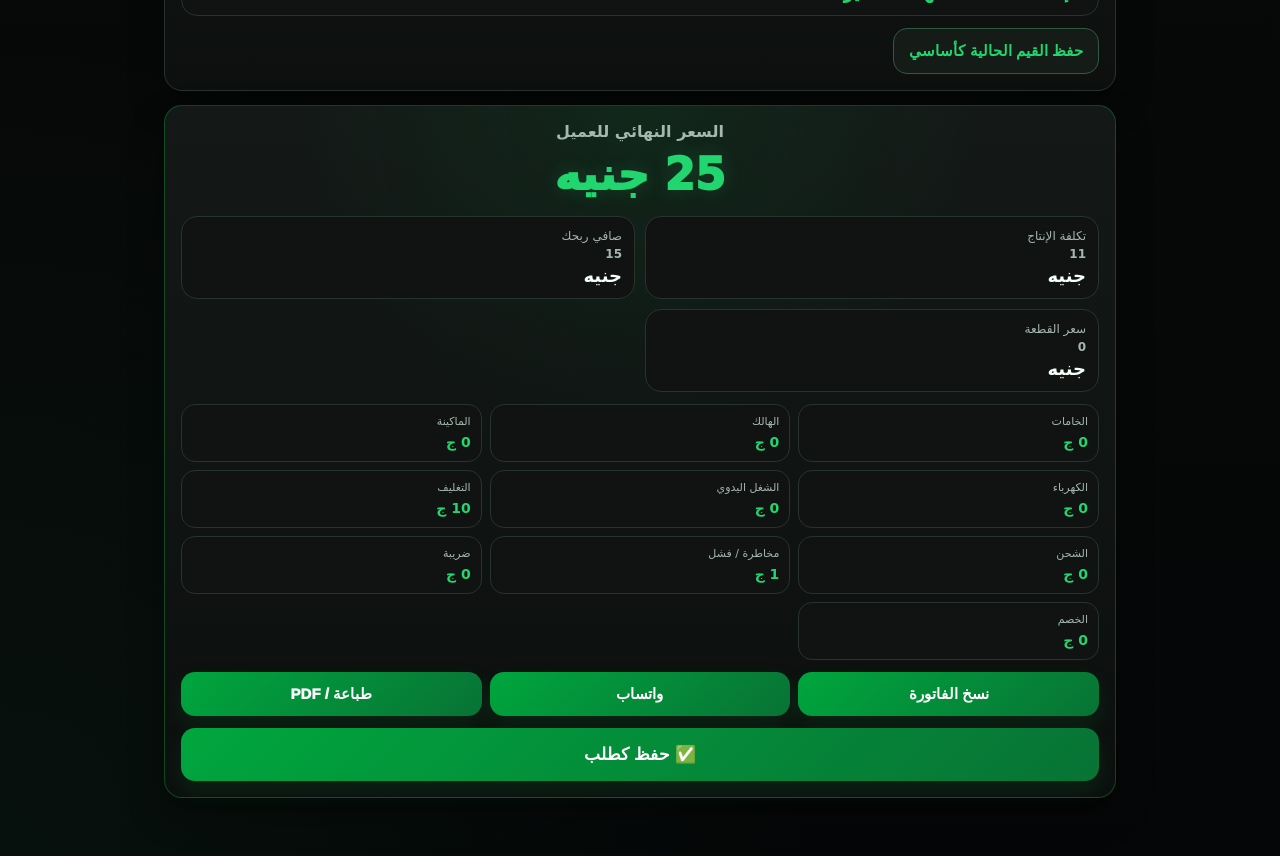
==== commit e4c45677: "Add files via upload" ====
--- a/app/src/main/assets/index.html
+++ b/app/src/main/assets/index.html
@@ -77,6 +77,12 @@
                 </div>
 
                 <div class="field">
+                    <label>عدد القطع</label>
+                    <input id="pieceQuantity" type="text" inputmode="numeric" value="1" placeholder="مثال: 1" oninput="calculate()">
+                    <div class="muted">زي الديسك توب: الوزن والوقت والشغل إجمالي الأوردر، والإكسسوارات فقط للقطعة.</div>
+                </div>
+
+                <div class="field">
                     <label>ملاحظات</label>
                     <input id="orderNotes" type="text" placeholder="مقاس، لون، تفاصيل خاصة..." oninput="calculate()">
                 </div>
@@ -140,13 +146,19 @@
 
                 <div class="field">
                     <label>سعر ساعة شغلك اليدوي</label>
-                    <input id="manualRate" type="text" inputmode="decimal" placeholder="مثال: 60 جنيه" oninput="calculate()">
+                    <input id="manualRate" type="text" inputmode="decimal" placeholder="مثال: 50 جنيه" oninput="calculate()">
                 </div>
 
                 <div class="field">
                     <label>تكلفة التغليف</label>
                     <input id="packagingCost" type="text" inputmode="decimal" placeholder="مثال: 10 جنيه" oninput="calculate()">
                 </div>
+
+                <div class="field">
+                    <label>إكسسوارات / إضافة للقطعة</label>
+                    <input id="accessoriesCost" type="text" inputmode="decimal" placeholder="مثال: 20 جنيه" oninput="calculate()">
+                    <div class="muted">تضرب في عدد القطع مثل برنامج الديسك توب.</div>
+                </div>
             </div>
 
             <div style="height:12px"></div>
@@ -162,7 +174,7 @@
 
                     <div class="field">
                         <label>المخاطر / الفشل (%)</label>
-                        <input id="failurePercent" type="text" inputmode="decimal" placeholder="مثال: 5" oninput="calculate()">
+                        <input id="failurePercent" type="text" inputmode="decimal" placeholder="مثال: 10" oninput="calculate()">
                     </div>
 
                     <div class="field">
@@ -197,13 +209,18 @@
 
             <div class="result-mini">
                 <div>
-                    <span>التكلفة عليك</span>
+                    <span>تكلفة الإنتاج</span>
                     <strong><span id="totalCost">0</span> جنيه</strong>
                 </div>
 
                 <div>
                     <span>صافي ربحك</span>
                     <strong><span id="netProfit">0</span> جنيه</strong>
+                </div>
+
+                <div>
+                    <span>سعر القطعة</span>
+                    <strong><span id="unitFinalPrice">0</span> جنيه</strong>
                 </div>
             </div>
 
@@ -337,7 +354,7 @@
 
                 <div class="field">
                     <label>سعر ساعة الشغل اليدوي</label>
-                    <input id="setManualRate" type="text" inputmode="decimal" placeholder="مثال: 60">
+                    <input id="setManualRate" type="text" inputmode="decimal" placeholder="مثال: 50">
                 </div>
 
                 <div class="field">
@@ -346,13 +363,18 @@
                 </div>
 
                 <div class="field">
+                    <label>إكسسوارات افتراضية للقطعة</label>
+                    <input id="setAccessoriesCost" type="text" inputmode="decimal" placeholder="مثال: 0">
+                </div>
+
+                <div class="field">
                     <label>تكلفة الكهرباء لكل ساعة</label>
                     <input id="setElectricityCostPerHour" type="text" inputmode="decimal" placeholder="مثال: 3">
                 </div>
 
                 <div class="field">
                     <label>المخاطر / الفشل (%)</label>
-                    <input id="setFailurePercent" type="text" inputmode="decimal" placeholder="مثال: 5">
+                    <input id="setFailurePercent" type="text" inputmode="decimal" placeholder="مثال: 10">
                 </div>
 
                 <div class="field">
@@ -466,6 +488,5 @@
 <div id="toast" class="toast"></div>
 
 <script src="js/app.js"></script>
-<script src="js/fixes.js"></script>
 </body>
 </html>
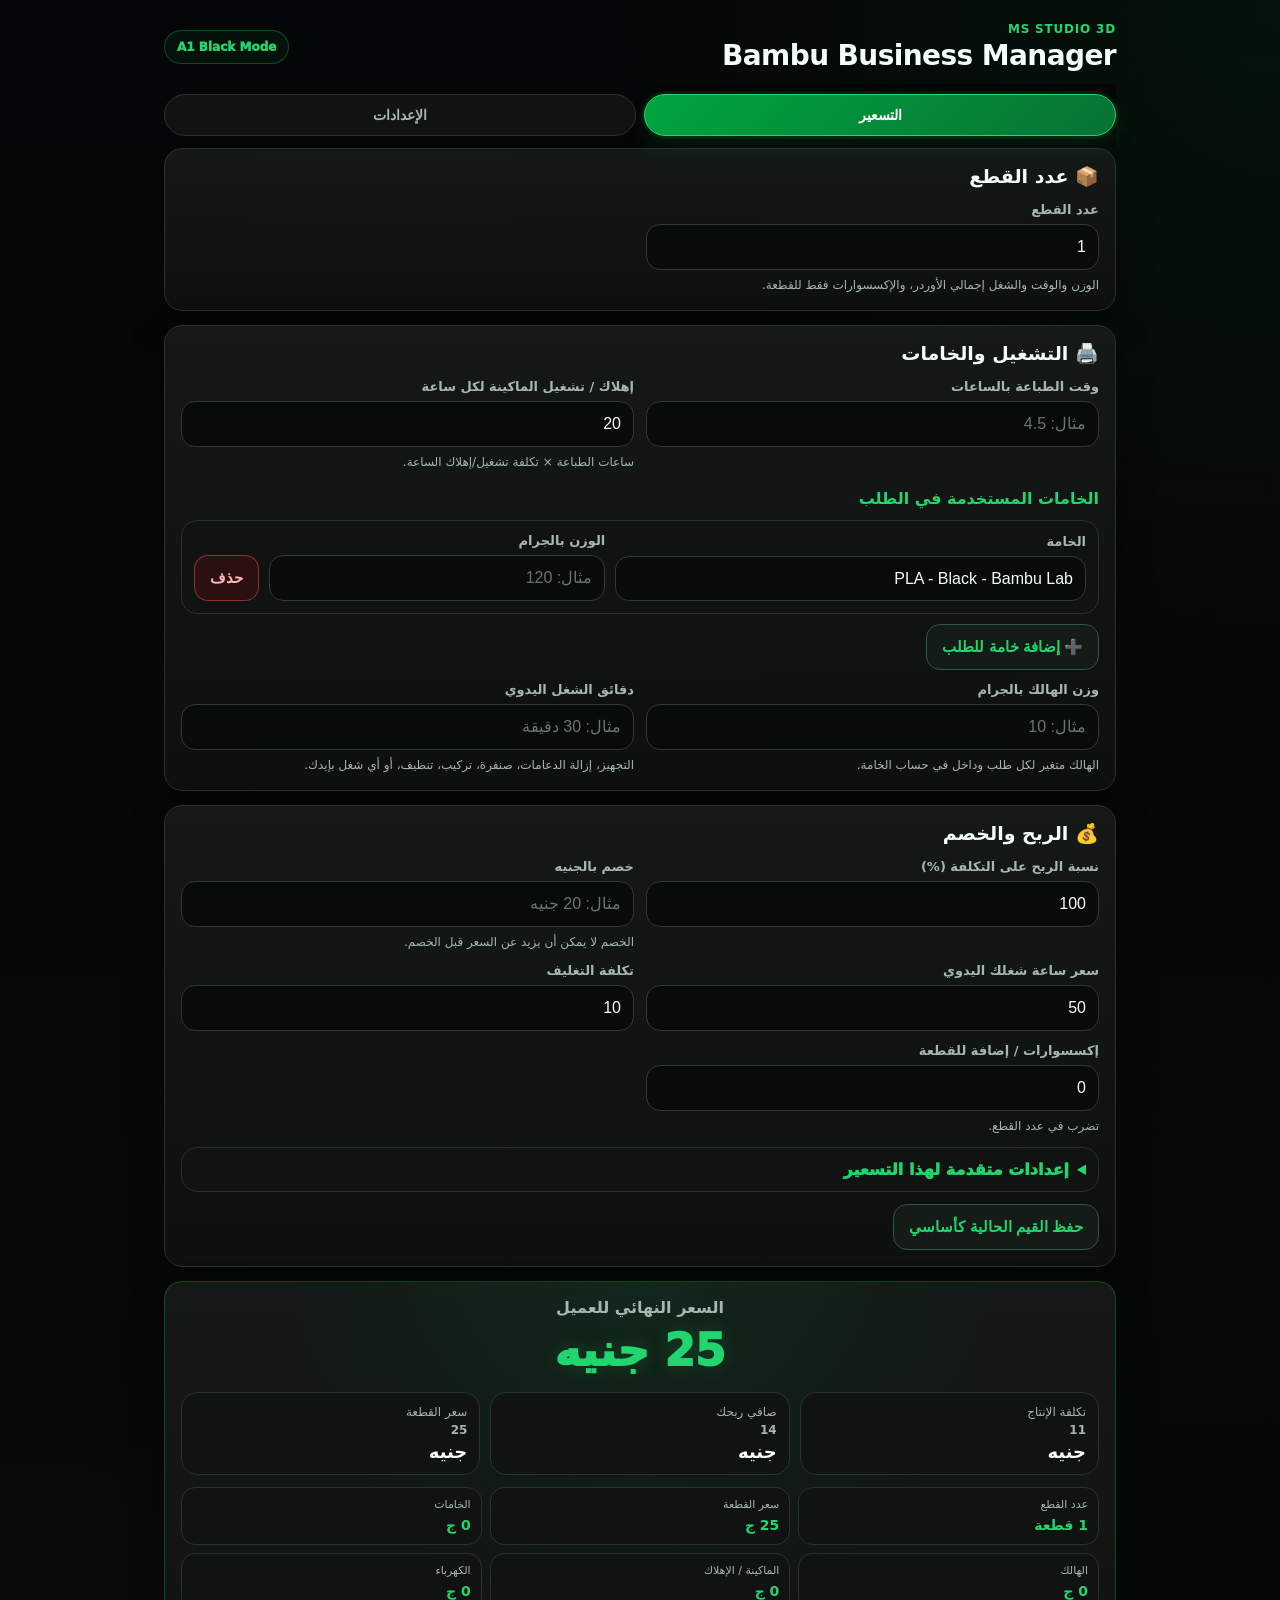
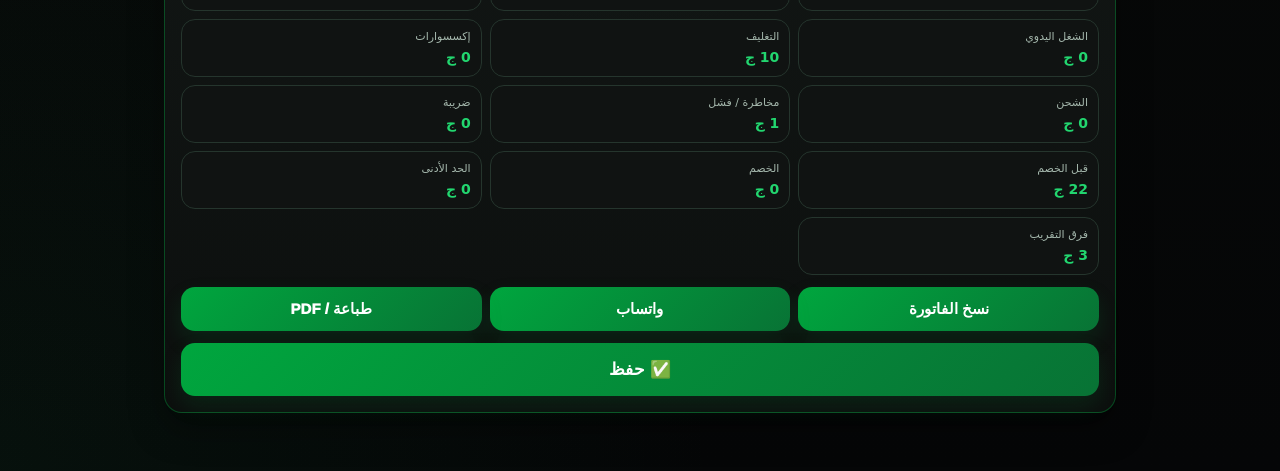
==== commit 12ca8cbe: "Update index.html" ====
--- a/app/src/main/assets/index.html
+++ b/app/src/main/assets/index.html
@@ -5,6 +5,16 @@
     <meta name="viewport" content="width=device-width, initial-scale=1.0">
     <title>Bambu Business Manager</title>
     <link rel="stylesheet" href="css/app.css">
+
+    <style>
+        .top-tabs {
+            grid-template-columns: repeat(2, 1fr);
+        }
+
+        .system-hidden {
+            display: none !important;
+        }
+    </style>
 </head>
 
 <body>
@@ -20,71 +30,38 @@
 
     <div class="top-tabs">
         <button class="tab-btn active" onclick="showPage('calc')">التسعير</button>
-        <button class="tab-btn" onclick="showPage('orders')">الطلبات</button>
-        <button class="tab-btn" onclick="showPage('reports')">التقارير</button>
         <button class="tab-btn" onclick="showPage('settings')">الإعدادات</button>
     </div>
 
     <section id="page-calc" class="page active">
 
-        <div class="card soft">
-            <h2>⚙️ حالة الماكينة</h2>
-
-            <div class="machine-status">
-                <div class="field">
-                    <label>اختيار ماكينة للحساب</label>
-                    <select id="machineSelect" onchange="onMachineChanged()"></select>
-                </div>
-
-                <div class="status-line">
-                    <strong id="machineHoursText">الساعات المسجلة: 0 / 200 س</strong>
-                    <button class="secondary" onclick="resetSelectedMachineHours()">تصفير الصيانة</button>
-                </div>
-
-                <div class="progress"><span id="maintenanceProgress"></span></div>
-
-                <div class="status-line">
-                    <span>بعد الطلب الحالي:</span>
-                    <strong id="afterOrderHours">0.0 س</strong>
-                </div>
-            </div>
-        </div>
-
-        <div class="card">
-            <h2>👤 العميل والطلب</h2>
-
-            <div class="grid">
-                <div class="field">
-                    <label>اسم العميل</label>
-                    <input id="clientName" type="text" placeholder="مثال: أحمد محمد" oninput="calculate()">
-                </div>
-
-                <div class="field">
-                    <label>اسم المجسم / الطلب</label>
-                    <input id="modelName" type="text" placeholder="مثال: حامل موبايل" oninput="calculate()">
-                </div>
-
-                <div class="field">
-                    <label>حالة الطلب</label>
-                    <select id="orderStatus" onchange="calculate()">
-                        <option value="عرض سعر">عرض سعر</option>
-                        <option value="مؤكد">مؤكد</option>
-                        <option value="قيد الطباعة">قيد الطباعة</option>
-                        <option value="جاهز">جاهز</option>
-                        <option value="تم التسليم">تم التسليم</option>
-                        <option value="ملغي">ملغي</option>
-                    </select>
-                </div>
-
+        <div class="system-hidden">
+            <select id="machineSelect" onchange="onMachineChanged()"></select>
+            <strong id="machineHoursText">الساعات المسجلة: 0 / 200 س</strong>
+            <span id="maintenanceProgress"></span>
+            <strong id="afterOrderHours">0.0 س</strong>
+
+            <input id="clientName" type="text" value="">
+            <input id="modelName" type="text" value="طلب سريع">
+            <select id="orderStatus">
+                <option value="تم التسليم" selected>تم التسليم</option>
+                <option value="عرض سعر">عرض سعر</option>
+                <option value="مؤكد">مؤكد</option>
+                <option value="قيد الطباعة">قيد الطباعة</option>
+                <option value="جاهز">جاهز</option>
+                <option value="ملغي">ملغي</option>
+            </select>
+            <input id="orderNotes" type="text" value="">
+        </div>
+
+        <div class="card">
+            <h2>📦 عدد القطع</h2>
+
+            <div class="grid">
                 <div class="field">
                     <label>عدد القطع</label>
                     <input id="pieceQuantity" type="text" inputmode="numeric" value="1" placeholder="مثال: 1" oninput="calculate()">
-                    <div class="muted">زي الديسك توب: الوزن والوقت والشغل إجمالي الأوردر، والإكسسوارات فقط للقطعة.</div>
-                </div>
-
-                <div class="field">
-                    <label>ملاحظات</label>
-                    <input id="orderNotes" type="text" placeholder="مقاس، لون، تفاصيل خاصة..." oninput="calculate()">
+                    <div class="muted">الوزن والوقت والشغل إجمالي الأوردر، والإكسسوارات فقط للقطعة.</div>
                 </div>
             </div>
         </div>
@@ -157,7 +134,7 @@
                 <div class="field">
                     <label>إكسسوارات / إضافة للقطعة</label>
                     <input id="accessoriesCost" type="text" inputmode="decimal" placeholder="مثال: 20 جنيه" oninput="calculate()">
-                    <div class="muted">تضرب في عدد القطع مثل برنامج الديسك توب.</div>
+                    <div class="muted">تضرب في عدد القطع.</div>
                 </div>
             </div>
 
@@ -232,111 +209,7 @@
                 <button onclick="printInvoice()">طباعة / PDF</button>
             </div>
 
-            <button class="confirm-btn" onclick="confirmSale()">✅ حفظ كطلب</button>
-        </div>
-    </section>
-
-    <section id="page-orders" class="page">
-        <h1>الطلبات</h1>
-
-        <div class="stats">
-            <div class="stat">
-                <small>إجمالي الطلبات</small>
-                <strong id="statOrdersCount">0</strong>
-            </div>
-
-            <div class="stat">
-                <small>إجمالي المبيعات</small>
-                <strong id="statSales">0 جنيه</strong>
-            </div>
-
-            <div class="stat">
-                <small>إجمالي الأرباح</small>
-                <strong id="statProfit">0 جنيه</strong>
-            </div>
-
-            <div class="stat">
-                <small>ساعات العمل</small>
-                <strong id="statHours">0 س</strong>
-            </div>
-        </div>
-
-        <div class="card" style="margin-top:14px">
-            <h2>فلترة الطلبات</h2>
-
-            <div class="grid">
-                <div class="field">
-                    <label>بحث</label>
-                    <input id="ordersSearch" type="text" placeholder="اسم عميل أو مجسم..." oninput="loadSales()">
-                </div>
-
-                <div class="field">
-                    <label>الحالة</label>
-                    <select id="ordersStatusFilter" onchange="loadSales()">
-                        <option value="">كل الحالات</option>
-                        <option value="عرض سعر">عرض سعر</option>
-                        <option value="مؤكد">مؤكد</option>
-                        <option value="قيد الطباعة">قيد الطباعة</option>
-                        <option value="جاهز">جاهز</option>
-                        <option value="تم التسليم">تم التسليم</option>
-                        <option value="ملغي">ملغي</option>
-                    </select>
-                </div>
-            </div>
-        </div>
-
-        <div class="card">
-            <h2>سجل الطلبات</h2>
-
-            <div class="btn-row" style="margin-bottom:12px">
-                <button class="secondary" onclick="loadSales()">تحديث</button>
-                <button class="secondary" onclick="exportCSV()">تصدير CSV / Excel</button>
-                <button class="danger" onclick="clearSales()">مسح كل الطلبات</button>
-            </div>
-
-            <div id="salesList" class="sales-list">
-                <div class="empty-note">لا توجد طلبات مسجلة.</div>
-            </div>
-        </div>
-    </section>
-
-    <section id="page-reports" class="page">
-        <h1>التقارير</h1>
-
-        <div class="stats">
-            <div class="stat">
-                <small>استهلاك الخامات</small>
-                <strong id="statWeight">0 كجم</strong>
-            </div>
-
-            <div class="stat">
-                <small>متوسط ربح / طلب</small>
-                <strong id="statAvgProfit">0 جنيه</strong>
-            </div>
-
-            <div class="stat">
-                <small>متوسط ربح / ساعة</small>
-                <strong id="statProfitPerHour">0 جنيه</strong>
-            </div>
-
-            <div class="stat">
-                <small>أفضل حالة</small>
-                <strong id="statTopStatus">-</strong>
-            </div>
-        </div>
-
-        <div class="card" style="margin-top:14px">
-            <h2>ملخص سريع</h2>
-            <div id="reportsSummary" class="report-list">
-                <div class="empty-note">لا توجد بيانات كافية للتقارير.</div>
-            </div>
-        </div>
-
-        <div class="card">
-            <h2>استهلاك الخامات</h2>
-            <div id="materialsReport" class="report-list">
-                <div class="empty-note">لا توجد بيانات.</div>
-            </div>
+            <button class="confirm-btn" onclick="confirmSale()">✅ حفظ</button>
         </div>
     </section>
 
@@ -488,5 +361,63 @@
 <div id="toast" class="toast"></div>
 
 <script src="js/app.js"></script>
+
+<script>
+(function () {
+    function ensureHiddenDefaults() {
+        var modelName = document.getElementById("modelName");
+        var orderStatus = document.getElementById("orderStatus");
+        var clientName = document.getElementById("clientName");
+        var orderNotes = document.getElementById("orderNotes");
+
+        if (modelName && !String(modelName.value || "").trim()) {
+            modelName.value = "طلب سريع";
+        }
+
+        if (orderStatus && !String(orderStatus.value || "").trim()) {
+            orderStatus.value = "تم التسليم";
+        }
+
+        if (clientName && clientName.value === undefined) {
+            clientName.value = "";
+        }
+
+        if (orderNotes && orderNotes.value === undefined) {
+            orderNotes.value = "";
+        }
+    }
+
+    window.addEventListener("DOMContentLoaded", function () {
+        ensureHiddenDefaults();
+
+        var oldCalculate = window.calculate;
+        if (typeof oldCalculate === "function") {
+            window.calculate = function () {
+                ensureHiddenDefaults();
+                return oldCalculate.apply(this, arguments);
+            };
+        }
+
+        var oldConfirmSale = window.confirmSale;
+        if (typeof oldConfirmSale === "function") {
+            window.confirmSale = function () {
+                ensureHiddenDefaults();
+                return oldConfirmSale.apply(this, arguments);
+            };
+        }
+
+        var oldClearOrderAfterSale = window.clearOrderAfterSale;
+        if (typeof oldClearOrderAfterSale === "function") {
+            window.clearOrderAfterSale = function () {
+                var result = oldClearOrderAfterSale.apply(this, arguments);
+                ensureHiddenDefaults();
+                return result;
+            };
+        }
+
+        ensureHiddenDefaults();
+    });
+})();
+</script>
 </body>
 </html>
--- a/app/src/main/assets/css/app.css
+++ b/app/src/main/assets/css/app.css
@@ -555,6 +555,10 @@
         grid-template-columns: repeat(4, 1fr);
     }
 
+    .result-mini {
+        grid-template-columns: repeat(3, 1fr);
+    }
+
     .breakdown {
         grid-template-columns: repeat(3, 1fr);
     }
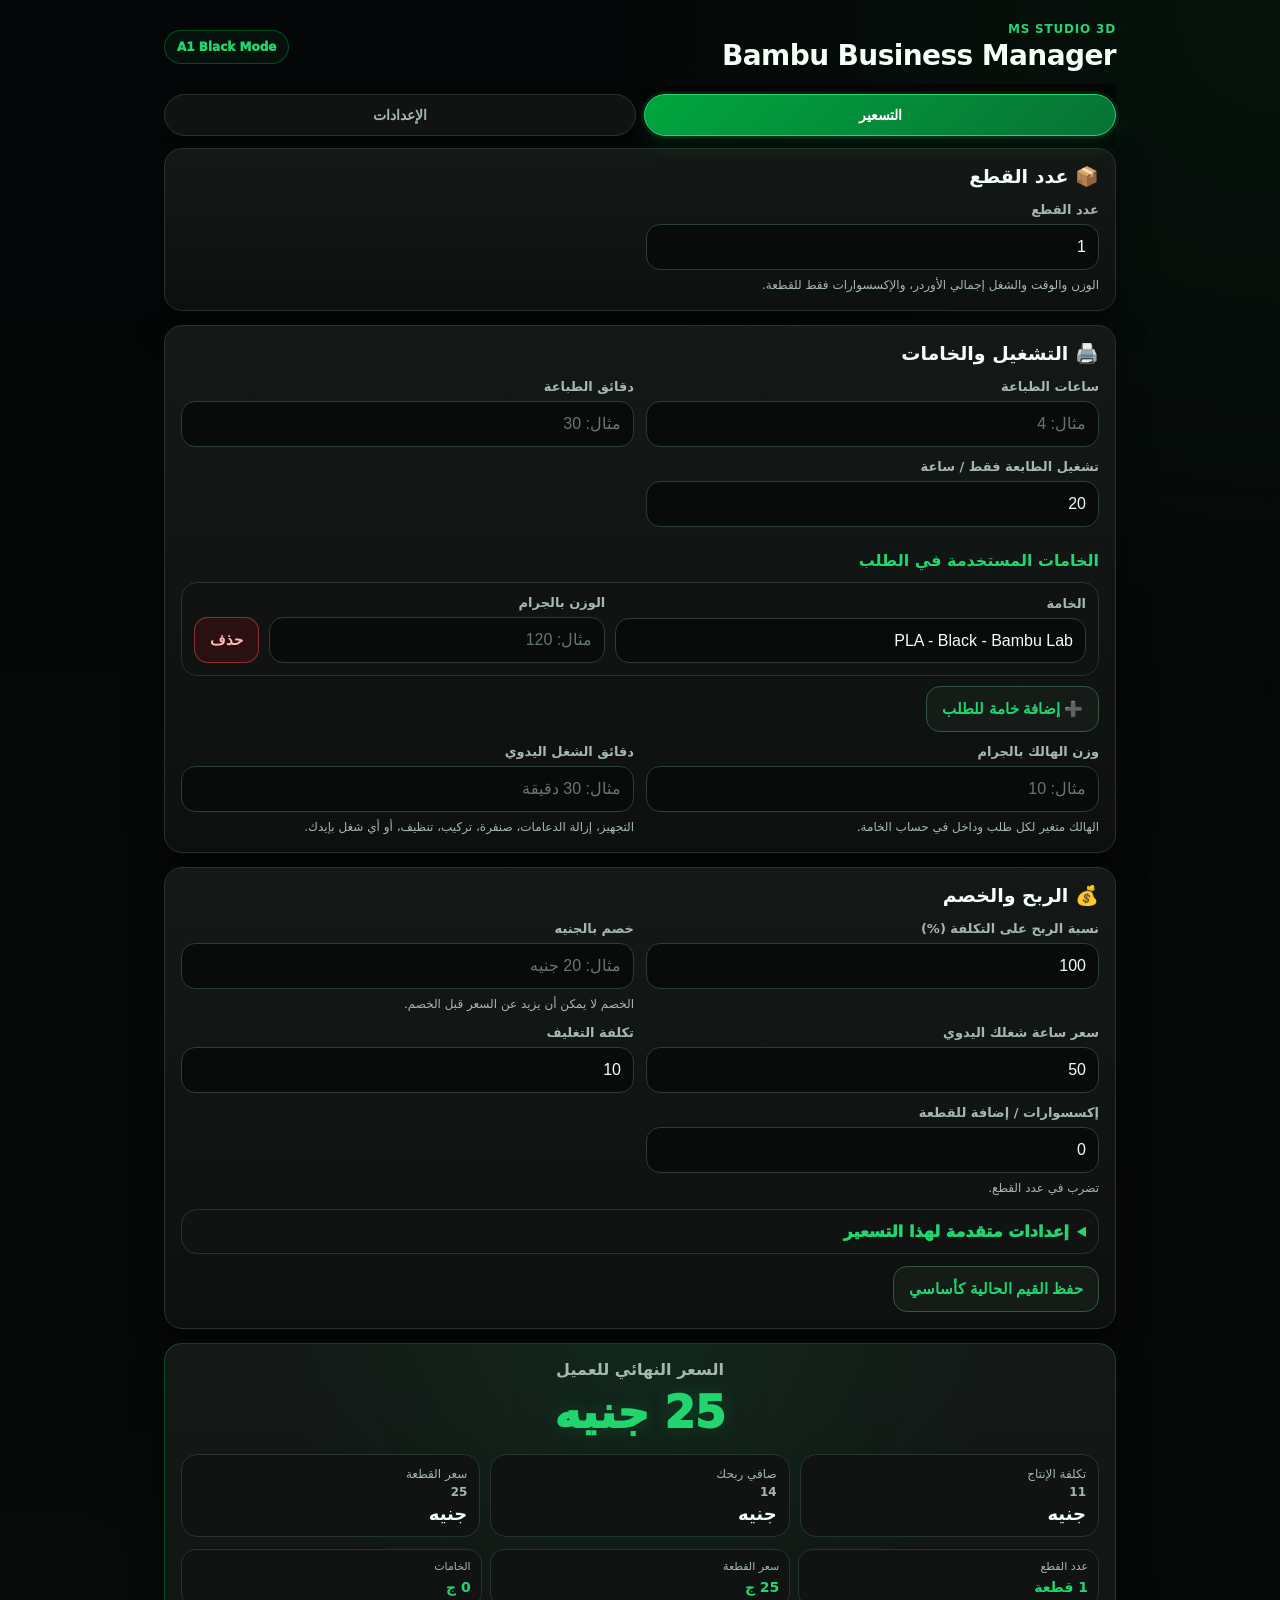
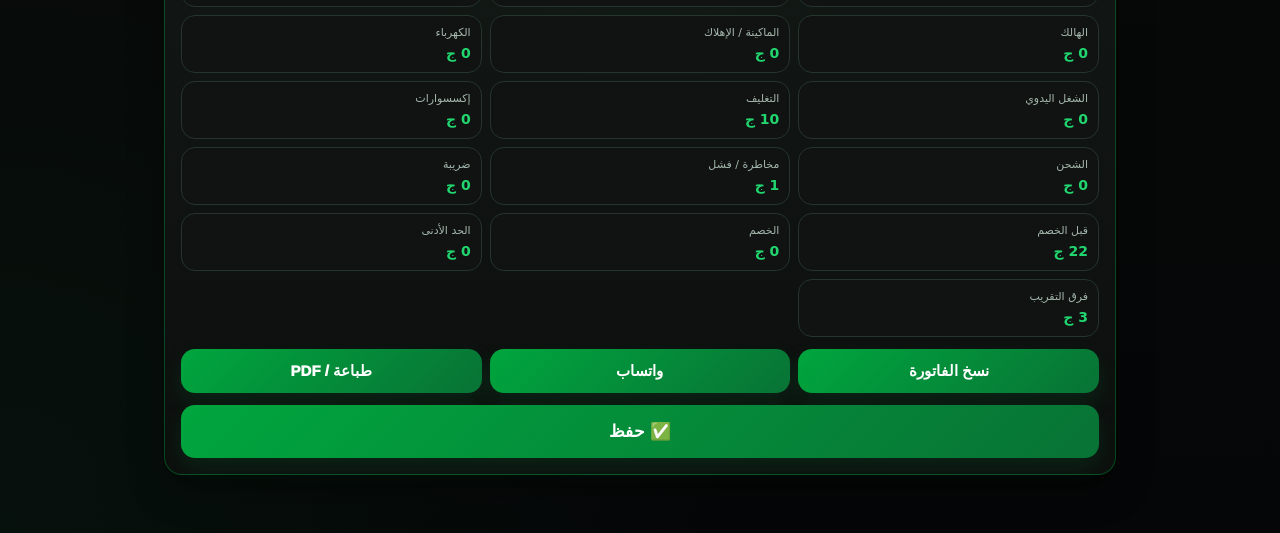
==== commit 3ccc08ec: "Add files via upload" ====
--- a/app/src/main/assets/index.html
+++ b/app/src/main/assets/index.html
@@ -43,6 +43,7 @@
 
             <input id="clientName" type="text" value="">
             <input id="modelName" type="text" value="طلب سريع">
+
             <select id="orderStatus">
                 <option value="تم التسليم" selected>تم التسليم</option>
                 <option value="عرض سعر">عرض سعر</option>
@@ -51,6 +52,7 @@
                 <option value="جاهز">جاهز</option>
                 <option value="ملغي">ملغي</option>
             </select>
+
             <input id="orderNotes" type="text" value="">
         </div>
 
@@ -71,14 +73,19 @@
 
             <div class="grid">
                 <div class="field">
-                    <label>وقت الطباعة بالساعات</label>
-                    <input id="printHours" type="text" inputmode="decimal" placeholder="مثال: 4.5" oninput="calculate()">
-                </div>
-
-                <div class="field">
-                    <label>إهلاك / تشغيل الماكينة لكل ساعة</label>
-                    <input id="machineRate" type="text" inputmode="decimal" placeholder="مثال: 20 جنيه" oninput="calculate()">
-                    <div class="muted">ساعات الطباعة × تكلفة تشغيل/إهلاك الساعة.</div>
+                    <label for="printHours">ساعات الطباعة</label>
+                    <input id="printHours" type="text" inputmode="decimal" placeholder="مثال: 4" oninput="calculate()">
+                </div>
+
+                <div class="field">
+                    <label for="printMinutes">دقائق الطباعة</label>
+                    <input id="printMinutes" type="text" inputmode="decimal" placeholder="مثال: 30" oninput="calculate()">
+                </div>
+
+                <div class="field">
+                    <label id="machineRateLabel" for="machineRate">تشغيل الطابعة فقط / ساعة</label>
+                    <input id="machineRate" type="text" inputmode="decimal" placeholder="مثال: 6.5" oninput="calculate()">
+                    <div class="muted" id="machineRateHint"></div>
                 </div>
             </div>
 
@@ -145,8 +152,13 @@
 
                 <div class="grid" style="margin-top:12px">
                     <div class="field">
-                        <label>تكلفة الكهرباء لكل ساعة</label>
-                        <input id="electricityCostPerHour" type="text" inputmode="decimal" placeholder="مثال: 3" oninput="calculate()">
+                        <label for="electricityPricePerKwh">سعر الكهرباء (جنيه / kWh)</label>
+                        <input id="electricityPricePerKwh" type="text" inputmode="decimal" placeholder="مثال: 3" oninput="calculate()">
+                    </div>
+
+                    <div class="field">
+                        <label for="printerPowerKw">استهلاك الطابعة (kW)</label>
+                        <input id="printerPowerKw" type="text" inputmode="decimal" placeholder="مثال: 0.25" oninput="calculate()">
                     </div>
 
                     <div class="field">
@@ -170,7 +182,7 @@
                     </div>
 
                     <div class="field">
-                        <label>تقريب السعر لأقرب</label>
+                        <label>التقريب لأعلى (0 لإيقافه)</label>
                         <input id="roundingStep" type="text" inputmode="decimal" placeholder="5" oninput="calculate()">
                     </div>
                 </div>
@@ -213,11 +225,77 @@
         </div>
     </section>
 
+    <section id="page-orders" class="page system-hidden">
+        <div class="stats">
+            <div class="stat">
+                <small>إجمالي الطلبات</small>
+                <strong id="statOrdersCount">0</strong>
+            </div>
+
+            <div class="stat">
+                <small>إجمالي المبيعات</small>
+                <strong id="statSales">0 جنيه</strong>
+            </div>
+
+            <div class="stat">
+                <small>إجمالي الأرباح</small>
+                <strong id="statProfit">0 جنيه</strong>
+            </div>
+
+            <div class="stat">
+                <small>ساعات العمل</small>
+                <strong id="statHours">0 س</strong>
+            </div>
+        </div>
+
+        <input id="ordersSearch" type="text" value="">
+
+        <select id="ordersStatusFilter">
+            <option value="">كل الحالات</option>
+            <option value="عرض سعر">عرض سعر</option>
+            <option value="مؤكد">مؤكد</option>
+            <option value="قيد الطباعة">قيد الطباعة</option>
+            <option value="جاهز">جاهز</option>
+            <option value="تم التسليم">تم التسليم</option>
+            <option value="ملغي">ملغي</option>
+        </select>
+
+        <div id="salesList" class="sales-list"></div>
+    </section>
+
+    <section id="page-reports" class="page system-hidden">
+        <div class="stats">
+            <div class="stat">
+                <small>استهلاك الخامات</small>
+                <strong id="statWeight">0 كجم</strong>
+            </div>
+
+            <div class="stat">
+                <small>متوسط ربح / طلب</small>
+                <strong id="statAvgProfit">0 جنيه</strong>
+            </div>
+
+            <div class="stat">
+                <small>متوسط ربح / ساعة</small>
+                <strong id="statProfitPerHour">0 جنيه</strong>
+            </div>
+
+            <div class="stat">
+                <small>أفضل حالة</small>
+                <strong id="statTopStatus">-</strong>
+            </div>
+        </div>
+
+        <div id="reportsSummary" class="report-list"></div>
+        <div id="materialsReport" class="report-list"></div>
+    </section>
+
     <section id="page-settings" class="page">
         <h1>الإعدادات</h1>
 
         <div class="card">
             <h2>إعدادات التسعير الأساسية</h2>
+            <p class="muted">لمطابقة MOO3D Farm، استخدم نفس قيم التسعير واختَر «تشغيل فقط» في إعدادات الماكينة.</p>
 
             <div class="grid-3">
                 <div class="field">
@@ -231,6 +309,21 @@
                 </div>
 
                 <div class="field">
+                    <label for="setManualMinutes">دقائق الشغل اليدوي الافتراضية</label>
+                    <input id="setManualMinutes" type="text" inputmode="decimal" placeholder="مثال: 15">
+                </div>
+
+                <div class="field">
+                    <label for="setWasteWeight">الهالك الافتراضي (جرام)</label>
+                    <input id="setWasteWeight" type="text" inputmode="decimal" placeholder="0">
+                </div>
+
+                <div class="field">
+                    <label for="setDiscount">الخصم الافتراضي (جنيه)</label>
+                    <input id="setDiscount" type="text" inputmode="decimal" placeholder="0">
+                </div>
+
+                <div class="field">
                     <label>تكلفة التغليف</label>
                     <input id="setPackagingCost" type="text" inputmode="decimal" placeholder="مثال: 10">
                 </div>
@@ -241,8 +334,29 @@
                 </div>
 
                 <div class="field">
-                    <label>تكلفة الكهرباء لكل ساعة</label>
-                    <input id="setElectricityCostPerHour" type="text" inputmode="decimal" placeholder="مثال: 3">
+                    <label for="setElectricityPricePerKwh">سعر الكهرباء (جنيه / kWh)</label>
+                    <input id="setElectricityPricePerKwh" type="text" inputmode="decimal" placeholder="مثال: 3">
+                </div>
+
+                <div class="field">
+                    <label for="setPrinterPowerKw">استهلاك الطابعة (kW)</label>
+                    <input id="setPrinterPowerKw" type="text" inputmode="decimal" placeholder="مثال: 0.25">
+                </div>
+
+                <div class="field">
+                    <label for="setAssetsHourlyDepreciation">إجمالي إهلاك الأصول (جنيه / ساعة)</label>
+                    <input id="setAssetsHourlyDepreciation" type="text" inputmode="decimal" placeholder="مثال: 12">
+                    <div class="muted">لو الديسكتوب بيحسب إهلاك الأصول من أوردر ساعتين، اقسم بند الإهلاك على 2.</div>
+                </div>
+
+                <div class="field">
+                    <label for="setMaintenanceCost">تكلفة الصيانة الدورية (جنيه)</label>
+                    <input id="setMaintenanceCost" type="text" inputmode="decimal" placeholder="1500">
+                </div>
+
+                <div class="field">
+                    <label for="setMaintenanceEveryHours">الصيانة الدورية كل كام ساعة؟</label>
+                    <input id="setMaintenanceEveryHours" type="text" inputmode="decimal" placeholder="1000">
                 </div>
 
                 <div class="field">
@@ -266,7 +380,7 @@
                 </div>
 
                 <div class="field">
-                    <label>تقريب السعر لأقرب</label>
+                    <label>التقريب لأعلى (0 لإيقافه)</label>
                     <input id="setRoundingStep" type="text" inputmode="decimal" placeholder="5">
                 </div>
             </div>
@@ -289,12 +403,21 @@
                 </div>
 
                 <div class="field">
-                    <label>سعر ساعة التشغيل / الإهلاك</label>
-                    <input id="printerRate" type="text" inputmode="decimal" placeholder="مثال: 20 جنيه">
-                </div>
-
-                <div class="field">
-                    <label>حد الصيانة بالساعات</label>
+                    <label for="printerRateMode">طريقة حساب تكلفة الماكينة</label>
+                    <select id="printerRateMode">
+                        <option value="operating">تشغيل فقط (زي الديسكتوب)</option>
+                        <option value="combined">سعر ساعة شامل (الإعداد القديم)</option>
+                    </select>
+                </div>
+
+                <div class="field">
+                    <label for="printerRate">تكلفة الساعة (جنيه)</label>
+                    <input id="printerRate" type="text" inputmode="decimal" placeholder="مثال: 6.5">
+                    <div class="muted">لو اخترت «تشغيل فقط»، اكتب سعر التشغيل من الديسكتوب. الإهلاك والصيانة بيتضافوا من إعدادات التسعير.</div>
+                </div>
+
+                <div class="field">
+                    <label>التنبيه للصيانة بعد كام ساعة؟</label>
                     <input id="printerMaintenanceLimit" type="text" inputmode="decimal" placeholder="مثال: 200">
                 </div>
 
@@ -360,6 +483,7 @@
 <div id="invoicePrintArea"></div>
 <div id="toast" class="toast"></div>
 
+<script src="js/pricing-core.js"></script>
 <script src="js/app.js"></script>
 
 <script>
@@ -370,25 +494,64 @@
         var clientName = document.getElementById("clientName");
         var orderNotes = document.getElementById("orderNotes");
 
-        if (modelName && !String(modelName.value || "").trim()) {
+        if (clientName) {
+            clientName.value = "";
+        }
+
+        if (modelName) {
             modelName.value = "طلب سريع";
         }
 
-        if (orderStatus && !String(orderStatus.value || "").trim()) {
+        if (orderStatus) {
             orderStatus.value = "تم التسليم";
         }
 
-        if (clientName && clientName.value === undefined) {
-            clientName.value = "";
-        }
-
-        if (orderNotes && orderNotes.value === undefined) {
+        if (orderNotes) {
             orderNotes.value = "";
+        }
+    }
+
+    function fixedShowPage(page) {
+        ensureHiddenDefaults();
+
+        if (typeof saveCurrentDraft === "function") {
+            saveCurrentDraft();
+        }
+
+        document.querySelectorAll(".page").forEach(function (el) {
+            el.classList.remove("active");
+        });
+
+        document.querySelectorAll(".tab-btn").forEach(function (el) {
+            el.classList.remove("active");
+        });
+
+        var pageEl = document.getElementById("page-" + page);
+        if (pageEl) {
+            pageEl.classList.add("active");
+        }
+
+        var activeButton = Array.prototype.slice.call(document.querySelectorAll(".tab-btn")).find(function (button) {
+            var onclick = button.getAttribute("onclick") || "";
+            return (
+                onclick.indexOf("showPage('" + page + "')") !== -1 ||
+                onclick.indexOf('showPage("' + page + '")') !== -1
+            );
+        });
+
+        if (activeButton) {
+            activeButton.classList.add("active");
+        }
+
+        if ((page === "orders" || page === "reports") && typeof loadSales === "function") {
+            loadSales();
         }
     }
 
     window.addEventListener("DOMContentLoaded", function () {
         ensureHiddenDefaults();
+
+        window.showPage = fixedShowPage;
 
         var oldCalculate = window.calculate;
         if (typeof oldCalculate === "function") {
